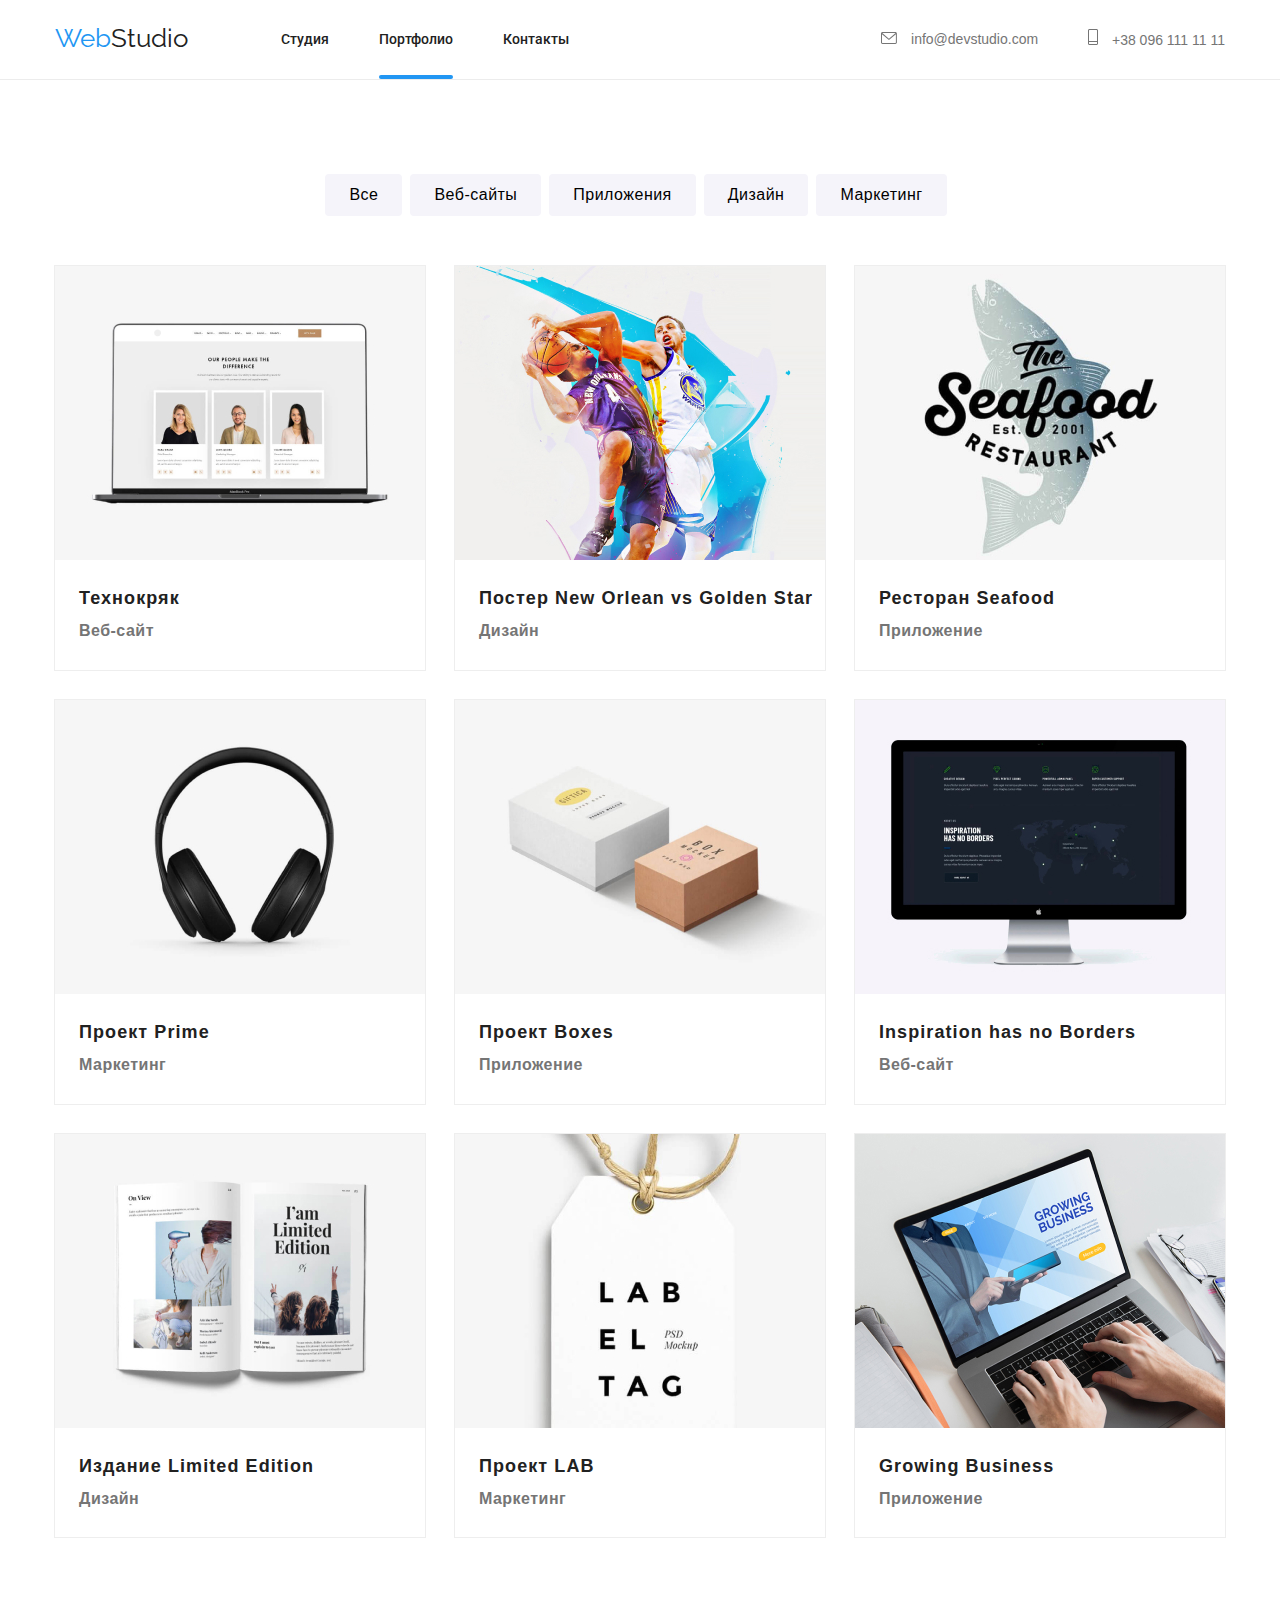
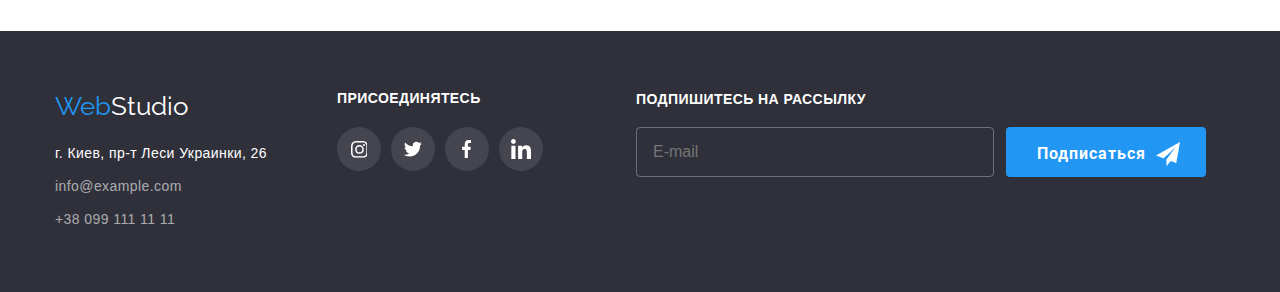
==== portfolio.html @ c56df339 "added scss optimization" ====
<!DOCTYPE html>
<html lang="ru">
  <head>
    <meta charset="UTF-8" />
    <meta descrition="Главная страница">
    <meta http-equiv="X-UA-Compatible" content="IE=edge" />
    <meta name="viewport" content="width=device-width, initial-scale=1.0" />
    <title>Студия</title>
    <link href="https://fonts.googleapis.com/css2?family=Raleway:wght@700&family=Roboto:wght@400;500;700;900&display=swap" rel="stylesheet">
    <link rel="stylesheet" href="https://cdnjs.cloudflare.com/ajax/libs/modern-normalize/1.0.0/modern-normalize.min.css"/>
    <link rel="stylesheet" href="./styles/styles.css" />
    <link rel="stylesheet" href="./css/main.min.css" />
  </head>

  <body>
    <header> 
      <div class="container">
        <div class="header">
      <!-- logo -->
          <div class="logo"> 
            <a class="logo-title" href="./index.html">Web<span class="logo-title studio-span">Studio</span></a>
          </div>

      <!-- main nav -->
          <nav class="nav">
            <ul class="nav-list">
              <li class="nav-item"><a class="nav-link " href="./index.html">Студия</a></li>
              <li class="nav-item"><a class="nav-link current" href="./portfolio.html">Портфолио</a></li>
              <li class="nav-item"><a class="nav-link " href="">Контакты</a></li>
            </ul>
          </nav>

      <!-- contacts -->
          <div class="contact">
            <a class="contact-mail" href="mailto:info@devstudio.com">
              <svg class="envelope">
                <use href="./images/icons.svg#envelope">
                </use>
              </svg>
              info@devstudio.com</a>
            <a class="contact-tel" href="tel:+380961111111">
              <svg class="cell">
                <use href="./images/icons.svg#cell">
                </use>
              </svg>
              +38 096 111 11 11</a>
          </div>
          
        </div>
      </div>
    </header>

 <!-- Filter -->
      <main>
        <section class="portfolio">
          <div class="container">
              <ul class="filter-items">
                  <li class="filter-item"><button class="filter-button all" type="button">Все</button></li>
                  <li class="filter-item"><button class="filter-button" type="button">Веб-сайты</button></li>
                  <li class="filter-item"><button class="filter-button" type="button">Приложения</button></li>
                  <li class="filter-item"><button class="filter-button" type="button">Дизайн</button></li>
                  <li class="filter-item"><button class="filter-button" type="button">Маркетинг</button></li>
              </ul>
    
         

<!-- Portfolio -->
      
            <ul class="portfolio-items">
                <li class="portfolio-item">

                  <div class="overlay-wrapper">
                    <div class="overlay">
                      <p class="tecknocrack">Тенокряк это современная площадка распространения коронавируса. Компании используют эту платформу для цифрового шпионажа и атак на защищенные сервера конкурентов.</p>
                    </div>
                  </div>
                    <img class="port-image" src="./images/port1.jpg" alt="Технокряк">
                    <h3 class="portfolio-title">Технокряк</h>
                    <p class="portfolio-description">Веб-сайт</p>
                </li>


                <li class="portfolio-item">
                  <div class="overlay-wrapper">
                    <div class="overlay">
                      <p class="tecknocrack">Тенокряк это современная площадка распространения коронавируса. Компании используют эту платформу для цифрового шпионажа и атак на защищенные сервера конкурентов.</p>
                    </div>
                  </div>
                  <img class="port-image" src="./images/port2.jpg" alt="Постер New Orlean vs Golden Star" width="370">
                    <div class="port-descr">
                    <h3 class="portfolio-title">Постер New Orlean vs Golden Star</h>
                    <p class="portfolio-description">Дизайн</p>
                  </div>
                </li>

                <li class="portfolio-item">

                  <div class="overlay-wrapper">
                    <div class="overlay">
                      <p class="tecknocrack">Тенокряк это современная площадка распространения коронавируса. Компании используют эту платформу для цифрового шпионажа и атак на защищенные сервера конкурентов.</p>
                    </div>
                  </div>

                  <img class="port-image" src="./images/port3.jpg" alt="Ресторан Seafood" width="370">
                    <h3 class="portfolio-title">Ресторан Seafood</h>
                    <p class="portfolio-description">Приложение</p>
                </li>

                <li class="portfolio-item">

                  <div class="overlay-wrapper">
                    <div class="overlay">
                      <p class="tecknocrack">Тенокряк это современная площадка распространения коронавируса. Компании используют эту платформу для цифрового шпионажа и атак на защищенные сервера конкурентов.</p>
                    </div>
                  </div>

                  <img class="port-image" src="./images/port4.jpg" alt="Проект Prime" width="370">
                    <h3 class="portfolio-title">Проект Prime</h>
                    <p class="portfolio-description">Маркетинг</p>
                </li>

                <li class="portfolio-item"> 

                  <div class="overlay-wrapper">
                    <div class="overlay">
                      <p class="tecknocrack">Тенокряк это современная площадка распространения коронавируса. Компании используют эту платформу для цифрового шпионажа и атак на защищенные сервера конкурентов.</p>
                    </div>
                  </div>

                  <img class="port-image" src="./images/port5.jpg" alt="Проект Boxes" width="370">
                    <h3 class="portfolio-title">Проект Boxes</h>
                    <p class="portfolio-description">Приложение</p>
                </li>

                <li class="portfolio-item">

                  <div class="overlay-wrapper">
                    <div class="overlay">
                      <p class="tecknocrack">Тенокряк это современная площадка распространения коронавируса. Компании используют эту платформу для цифрового шпионажа и атак на защищенные сервера конкурентов.</p>
                    </div>
                  </div>

                  <img class="port-image" src="./images/port6.jpg" alt="Inspiration has no Borders" width="370">
                    <h3 class="portfolio-title">Inspiration has no Borders</h>
                    <p class="portfolio-description">Веб-сайт</p>
                </li>

                <li class="portfolio-item">

                  <div class="overlay-wrapper">
                    <div class="overlay">
                      <p class="tecknocrack">Тенокряк это современная площадка распространения коронавируса. Компании используют эту платформу для цифрового шпионажа и атак на защищенные сервера конкурентов.</p>
                    </div>
                  </div>

                  <img class="port-image" src="./images/port7.jpg" alt="Издание Limited Edition" width="370">
                    <h3 class="portfolio-title">Издание Limited Edition</h>
                    <p class="portfolio-description">Дизайн</p>
                </li>

                <li class="portfolio-item">

                  <div class="overlay-wrapper">
                    <div class="overlay">
                      <p class="tecknocrack">Тенокряк это современная площадка распространения коронавируса. Компании используют эту платформу для цифрового шпионажа и атак на защищенные сервера конкурентов.</p>
                    </div>
                  </div>

                  <img class="port-image" src="./images/port8.jpg" alt="роект LAB" width="370">
                    <h3 class="portfolio-title">Проект LAB</h>
                    <p class="portfolio-description">Маркетинг</p>
                </li>

                <li class="portfolio-item">

                  <div class="overlay-wrapper">
                    <div class="overlay">
                      <p class="tecknocrack">Тенокряк это современная площадка распространения коронавируса. Компании используют эту платформу для цифрового шпионажа и атак на защищенные сервера конкурентов.</p>
                    </div>
                  </div>

                  <img class="port-image" src="./images/port9.jpg" alt="Growing Business" width="370">
                    <h3 class="portfolio-title">Growing Business</h>
                    <p class="portfolio-description">Приложение</p>
                </li>
            </ul>
        </div>
      </section>


    </main>
    <footer>
      <div class="container footer">
            <address class="f-address">
              <div class="f-address-info">
              <a class="footer-logo-title" href="./">Web<span class="footer-logo-span">Studio</span></a>
              <p class="footer-address">г. Киев, пр-т Леси Украинки, 26</p>
              <a class="footer-mail" href="mailto:info@example.com">info@example.com</a>
              <a class="footer-tel" href="tel:+380991111111">+38 099 111 11 11</a>
            </div>
            </address>
            <div class="join-us">
              <h3 class="joinusheader">ПРИСОЕДИНЯТЕСЬ</h3>
              <ul class="footer-sm-list">
                <li class="footer-sm-item">
                  <a href="" class="footer-sm-link">
                    <svg class="footer-sm-svg instagram">
                      <use href="./images/icons.svg#instagram"></use>
                    </svg>
                  </a>
                </li>
                <li class="footer-sm-item">
                  <a href="" class="footer-sm-link">
                    <svg class="footer-sm-svg twitter">
                      <use href="./images/icons.svg#twitter"></use>
                    </svg>
                  </a>
                </li>
                <li class="footer-sm-item">
                  <a href="" class="footer-sm-link">
                    <svg class="footer-sm-svg facebook">
                      <use href="./images/icons.svg#facebook"></use>
                    </svg>
                  </a>
                </li>
                <li class="footer-sm-item">
                  <a href="" class="footer-sm-link">
                    <svg class="footer-sm-svg linkedin">
                      <use href="./images/icons.svg#linkedin"></use>
                    </svg>
                  </a>
                </li>
              </ul> 
            </div>

            <form class="subscription-form">
                <p class="subscription-title">ПОДПИШИТЕСЬ НА РАССЫЛКУ</p>
                
                <div class="input-wrapper">
                  <input type="text" name="email" id="subscription-email" class="subscription-email" placeholder="E-mail" required>
                  <button type="submit" class="subscription-button"><span class="button-title">Подписаться</span>
                    <!--<svg>
                      <use href="./images/icons.svg#instagram" width="24px" height="24px"></use>

                    </svg> -->
                  </button>
                </div>
              </form>


      </div>
    </footer>
  </body>
</html>
---- styles/styles.css ----
/* ADVANTAGES SECTION */



/* WWD SECTION */


/* TEAM SECTION */


/* CLIENTS SECTION */



/* PORTFOLIO FILTER SECTION */


/* PORTFOLIO SECTION */



/* FOOTER */



/* SUBSCRIPTION SECTION */


/* _________________________________________ */



/* .navbar {
  width: 200px;
  background-color: #fff;
}

.navbar-item {
  background-color: #fff;
  transition: background-color 250ms cubic-bezier(0.4, 0, 0.2, 1);
  
}


.navbar-item:hover {
  color: #2a2a2a;
  background-color: teal;
} */
---- css/main.min.css ----
body{font-family:"Open Sans", sans-serif}.list{list-style:none}.link{text-decoration:none}p,h1,h2,h3,h4,h5,h6{margin:0}ul{margin:0;padding:0}button{cursor:pointer}img{display:block}:root{--base-font: Roboto, sans-serif;--base-font-color: #757575;--second-font-color: #2196f3;--title-font-color: #212121}.visually-hidden{position:absolute;white-space:nowrap;width:1px;height:1px;overflow:hidden;border:0;padding:0;clip:rect(0 0 0 0);clip-path:inset(50%);margin:-1px}header{border-bottom:1px solid #ececec}.header{display:flex;padding-top:24px;padding-bottom:25px}.logo{margin-right:93px}.logo,.nav,.contact{align-items:center}.logo-title{color:var(--second-font-color);text-decoration:none;font-weight:400;font-size:26px;line-height:1.15;cursor:pointer;font-family:Raleway}.logo-title.studio-span{color:var(--title-font-color)}.nav{display:flex}.nav-list{list-style-type:none;list-style-type:none;display:flex}.nav-item:not(:last-child){margin-right:50px}.contact{display:flex;margin-left:auto}.nav-link{text-decoration:none;color:var(--title-font-color);font-family:var(--base-font);font-weight:500;font-size:14px;line-height:1.17;transition:color 250ms cubic-bezier(0.4, 0, 0.2, 1)}.nav-link:hover,.nav-link:active,.nav-link:focus{color:var(--second-font-color)}.nav-link{position:relative}.current::after{content:'';width:100%;height:4px;border-radius:3px;position:absolute;background-color:var(--second-font-color);left:0;bottom:-32px}.contact-mail,.contact-tel{color:var(--base-font-color);text-decoration:none;font-size:14px;line-height:1.17;font-weight:500;transition:color 250ms cubic-bezier(0.4, 0, 0.2, 1)}.envelope{fill:var(--base-font-color);width:16px;height:12px;margin-right:10px;padding:0;align-items:baseline;transition:fill 250ms cubic-bezier(0.4, 0, 0.2, 1)}.contact-mail:hover .envelope,.contact-mail:active .envelope,.contact-mail:focus .envelope{fill:var(--second-font-color)}.cell{fill:var(--base-font-color);width:10px;height:16px;margin-right:10px;padding:0;align-items:baseline;transition:fill 250ms cubic-bezier(0.4, 0, 0.2, 1)}.contact-tel:hover .cell,.contact-tel:active .cell,.contact-tel:focus .cell{fill:currentColor}.contact-tel{margin-left:50px}.contact-mail:hover,.contact-mail:focus,.contact-tel:hover,.contact-tel:focus{color:var(--second-font-color)}.hero{background-image:linear-gradient(rgba(47,48,58,0.4), rgba(47,48,58,0.4)),url(../images/hero.jpg);background-color:rgba(47,48,58,0.4);background-repeat:no-repeat;background-size:1600px;background-position:center;height:600px;padding-top:200px;padding-bottom:200px}.hero-header{display:flex;justify-content:center;align-items:center;flex-direction:column}.hero-title{font-size:44px;font-weight:900;line-height:1.36;text-transform:uppercase;text-align:center;letter-spacing:0.06em;color:#ffffff}.button{background-color:var(--second-font-color);font-family:var(--base-font);font-weight:700;font-size:16px;line-height:1.87;letter-spacing:0.06em;color:#ffffff;border-radius:4px;margin-top:30px;padding:10px 30px;transition:background-color 250ms cubic-bezier(0.4, 0, 0.2, 1),box-shadow 250ms cubic-bezier(0.4, 0, 0.2, 1);border-color:transparent}.button:hover,.button:focus{background-color:#188CE8;box-shadow:0px 4px 4px rgba(0,0,0,0.15);border-radius:4px}.advant-svg{display:flex;justify-content:center;align-items:center;width:270px;height:120px;margin-bottom:30px;background-color:#F5F4FA}.radar{width:65.32px;height:70px;justify-content:center}.advant-svg .clock{width:66.96px;height:70px;justify-content:center}.advant-svg .laptop{width:70px;height:53.69px;display:flex;justify-content:center}.advant-svg .astronaut{width:70px;height:70px;display:flex;justify-content:center}.advantages{padding-top:94px;display:flex;justify-content:center}.advant{list-style-type:none;display:flex;flex-wrap:wrap}.advant>.advant-item{font-family:var(--base-font);margin-left:30px;flex-basis:calc(100% / 4 - 30px)}.advant-item:first-child{margin-left:0px}.advant-item-title{font-family:var(--base-font);font-weight:700;font-size:14px;line-height:1.14;letter-spacing:0.03em;text-transform:uppercase;color:#212121;margin-bottom:10px}.advant-item-description{font-size:14px;line-height:1.71;letter-spacing:0.03em;color:var(--base-font-color)}.wwd{padding-bottom:94px;padding-top:94px}.wwd-title{font-weight:700;font-size:36px;line-height:1.17;letter-spacing:0.03em;display:flex;justify-content:center;margin-bottom:50px}.wwd-list{display:flex}.wwd-item{list-style-type:none}.wwd-item:not(:first-child){margin-left:30px}.wwd-text{position:relative}.wwd-text-p{display:flex;justify-content:center;align-items:center;height:70px;width:100%;position:absolute;bottom:5px;font-weight:bold;font-size:14px;line-height:1.14;text-align:center;letter-spacing:0.03em;text-transform:uppercase;color:#FFFFFF;background-color:rgba(47,48,58,0.8)}.team-section{padding:94px 0;background-color:#f5f4fa}.team-title{font-weight:700;font-size:36px;line-height:1.17;letter-spacing:0.03em}.team-list{display:flex;justify-content:center;align-items:center}.team-item{list-style-type:none;box-shadow:0px 1px 3px rgba(0,0,0,0.12),0px 1px 1px rgba(0,0,0,0.14),0px 2px 1px rgba(0,0,0,0.2);border-radius:0px 0px 4px 4px;background-color:#fff}.team-item:not(:first-child){margin-left:30px}.team-title{margin-bottom:50px;text-align:center}.team-member-info{display:flex;justify-content:center;margin-top:30px;padding-bottom:30px;flex-direction:column}.team-name{color:var(--title-font-color);font-weight:500;font-size:16px;line-height:1.18;letter-spacing:0.03em;margin-bottom:10px;text-align:center}.team-position{font-size:16px;line-height:1.18;letter-spacing:0.03em;color:var(--base-font-color);text-align:center}.sm-list{display:flex;flex-direction:row;list-style-type:none;margin-top:16px;margin-right:auto;margin-left:auto}.sm-item{display:flex;flex-direction:row}.sm-link{display:flex;justify-content:center;align-items:center;width:44px;height:44px;border-radius:50%;padding:0;transition:background-color 250ms cubic-bezier(0.4, 0, 0.2, 1)}.sm-link:hover,.sm-link:active,.sm-link:focus{background-color:var(--second-font-color)}.sm-svg{fill:#AFB1B8;display:flex;justify-content:center;align-items:center;transition:fill 250ms cubic-bezier(0.4, 0, 0.2, 1)}.sm-item:not(:last-child){margin-right:10px}.sm-link:hover .sm-svg,.sm-link:active .sm-svg,.sm-link:focus .sm-svg{fill:white}.sm-item .instagram{width:16.86px;height:16.86px}.sm-item .twitter{width:20px;height:16.25px}.sm-item .facebook{width:10px;height:20px}.sm-item .linkedin{width:20px;height:20px}.clients-section{padding-top:94px;padding-bottom:94px}.clients-title{font-family:var(--base-font);font-weight:bold;font-size:36px;line-height:1.16;text-align:center;letter-spacing:0.03em}.clients-list-wrap{display:flex;margin-top:50px}.clients-list{list-style-type:none;display:flex}.clients-box{display:flex;justify-content:center;align-items:center;width:170px;height:92px;border:1px solid #AFB1B8;border-radius:4px;color:var(--second-font-color);transition:border 250ms cubic-bezier(0.4, 0, 0.2, 1)}.clients-item:not(:last-child){margin-right:30px}.clients-icon{display:flex;justify-content:center;align-items:center;fill:#AFB1B8;width:106px;height:60px;transition:fill 250ms cubic-bezier(0.4, 0, 0.2, 1)}.clients-box:hover .clients-icon,.clients-box:active .clients-icon,.clients-box:focus .clients-icon{fill:var(--second-font-color)}.clients-box:hover,.clients-box:active,.clients-box:focus{border:1px solid var(--second-font-color)}footer{background-color:#2f303a;padding-top:60px;padding-bottom:60px}.footer{display:flex}.f-address{display:flex}.footer-logo-title{text-decoration:none;font-style:normal;display:block;margin-bottom:20px;font-family:Raleway;font-size:26px;line-height:1.19;color:var(--second-font-color)}.footer-logo-span{color:white;font-style:none}.footer-address{font-size:14px;line-height:1.71;letter-spacing:0.03em;color:#ffffff;font-style:normal;margin-bottom:9px}.footer-address,.footer-mail,.footer-tel{text-decoration:none}.footer-mail,.footer-tel{font-size:14px;line-height:1.71;letter-spacing:0.03em;color:rgba(255,255,255,0.6);font-style:normal;display:block}.footer-mail{margin-bottom:9px}.join-us{display:flex;margin-left:70px;flex-direction:column;margin-right:93px}.joinusheader{text-transform:uppercase;font-weight:bold;font-size:14px;line-height:1.14;letter-spacing:0.03em;color:#FFFFFF}.footer-sm-list{display:flex;flex-direction:row;list-style-type:none;margin-top:20px}.footer-sm-link{display:flex;justify-content:center;align-items:center;width:44px;height:44px;border-radius:50%;background-color:#45454f;padding:0;transition:background-color 250ms cubic-bezier(0.4, 0, 0.2, 1)}.footer-sm-link:hover,.footer-sm-link:focus,.footer-sm-link:active{background-color:var(--second-font-color)}.footer-sm-item{display:flex;flex-direction:row}.footer-sm-svg{fill:#fff;display:flex;justify-content:center;align-items:center;transition:background-color 250ms cubic-bezier(0.4, 0, 0.2, 1),fill 250ms cubic-bezier(0.4, 0, 0.2, 1)}.footer-sm-svg:hover,.footer-sm-svg:focus,.footer-sm-svg:active{fill:white;background-color:var(--second-font-color)}.footer-sm-link:not(:last-child){margin-right:10px}.footer-sm-item:not(:last-child){margin-right:10px}.footer-sm-item .instagram{width:16.86px;height:16.86px}.footer-sm-item .twitter{width:20px;height:16.25px}.footer-sm-item .facebook{width:10px;height:20px}.footer-sm-item .linkedin{width:20px;height:20px}.portfolio{display:flex;padding-top:94px;padding-bottom:94px}.portfolio-items{display:flex;flex-wrap:wrap;text-decoration:none;list-style-type:none;cursor:pointer;margin-right:-30px;margin-bottom:-30px}.portfolio-item{flex-basis:calc(100% / 3 - 30px);margin-right:30px;margin-bottom:30px;flex-direction:column;outline:1px solid #eeeeee;box-sizing:border-box;transition:box-shadow 250ms cubic-bezier(0.4, 0, 0.2, 1);overflow:hidden;position:relative}.portfolio-item:hover{box-shadow:0px 1px 1px rgba(0,0,0,0.12),0px 4px 4px rgba(0,0,0,0.06),1px 4px 6px rgba(0,0,0,0.16)}.portfolio-item:hover .tecknocrack{transform:translateY(-100%);opacity:1}.portfolio-item:hover .overlay-wrapper{overflow:hidden}.overlay-wrapper{position:absolute;width:370px;height:294px}.port-image{display:block;width:100%}.overlay{position:absolute;width:370px;height:294px;transform:translateY(100%)}.tecknocrack{position:absolute;width:100%;height:100%;padding:40px;display:flex;justify-content:center;align-items:center;color:white;background-color:rgba(33,150,243,0.6);opacity:0;transition:transform 250ms cubic-bezier(0.4, 0, 0.2, 1)}.portfolio-title{display:flex;flex-direction:column;font-weight:bold;font-size:18px;line-height:2;letter-spacing:0.06em;color:var(--title-font-color);padding-left:24px;margin-top:20px;margin-bottom:4px}.portfolio-description{display:flex;flex-direction:column;font-size:16px;line-height:1.87;letter-spacing:0.03em;color:var(--base-font-color);padding-bottom:20px}.container{width:1200px;margin-left:auto;margin-right:auto;padding-left:15px;padding-right:15px}.filter{padding-top:94px}.filter-items{justify-content:center;align-items:center;display:flex;text-decoration:none;list-style-type:none;cursor:pointer;margin-left:-8px;margin-bottom:50px}.filter-button{font-weight:500;font-size:16px;line-height:1.62;text-align:center;letter-spacing:0.03em;background:#f5f4fa;border-radius:4px;border-color:transparent;padding:6px 22px;transition:color 250ms cubic-bezier(0.4, 0, 0.2, 1),background-color 250ms cubic-bezier(0.4, 0, 0.2, 1),box-shadow 250ms cubic-bezier(0.4, 0, 0.2, 1)}.filter-item{display:flex}.filter-item:not(:last-child){margin-right:8px}.filter-button:active{cursor:pointer;color:#fff;background-color:var(--second-font-color);box-shadow:0px 3px 1px rgba(0,0,0,0.1),0px 1px 2px rgba(0,0,0,0.08),0px 2px 2px rgba(0,0,0,0.12);border-radius:4px}.input-wrapper{width:570px;display:flex;align-items:center}.subscription-title{font-weight:bold;font-size:14px;line-height:16px;letter-spacing:0.03em;text-transform:uppercase;color:#FFFFFF;margin-bottom:20px;display:block}.subscription-email{width:358px;height:50px;padding:15px 16px;margin-right:12px;background-color:transparent;border:1px solid rgba(255,255,255,0.3);box-sizing:border-box;filter:drop-shadow(0px4px4pxrgba 0,0,0,0.15);border-radius:4px;transition:border-color 250ms cubic-bezier(0.4, 0, 0.2, 1)}.subscription-email:hover{border-color:var(--second-font-color);color:#fff}.subscription-email:focus::placeholder{opacity:0}.subscription-email::placeholder{color:var(--base-font-color);transition:color 250ms cubic-bezier(0.4, 0, 0.2, 1)}.subscription-email:hover::placeholder{color:var(--second-font-color)}.subscription-button{width:200px;height:50px;background-color:var(--second-font-color);font-family:var(--base-font);font-weight:700;font-size:16px;line-height:1.87;letter-spacing:0.06em;color:#ffffff;border-radius:4px;transition:background-color 250ms cubic-bezier(0.4, 0, 0.2, 1),box-shadow 250ms cubic-bezier(0.4, 0, 0.2, 1);position:relative;border-color:transparent}.subscription-button:hover,.subscription-button:focus,.subscription-button:active{background-color:#188CE8;outline:none}.subscription-button:after{content:"";width:24px;height:24px;background-image:url(../images/send.png);position:absolute;top:13px;left:148px;display:inline-block;border-color:transparent}.button-title{font-weight:bold;font-size:16px;line-height:1.87;display:flex;position:absolute;top:10px;left:29px;letter-spacing:0.06em;color:#FFFFFF}.backdrop{position:fixed;top:0;left:0;width:100vw;height:100vh;background-color:rgba(135,126,131,0.8);display:flex;transform:scale(1);transition:transform 700ms, visibility 700ms}.backdrop.is-hidden{transform:scale(0.5)}.backdrop.is-hidden .modal{transform:translate(-50%, -50%) scale(0.5)}.modal{width:528px;min-height:581px;position:absolute;top:50%;left:50%;transform:translate(-50%, -50%) scale(1);border-radius:5px;box-shadow:0px 1px 3px rgba(0,0,0,0.12),0px 1px 1px rgba(0,0,0,0.14),0px 2px 1px rgba(0,0,0,0.2);background-color:#fff;transition:transform 250ms cubic-bezier(0.4, 0, 0.2, 1)}.modal-close{width:30px;height:30px;position:absolute;top:8px;right:8px;border:1px solid #999;border-radius:50%;background-color:transparent;transition:border-color 250ms cubic-bezier(0.4, 0, 0.2, 1)}.modal-close:active{border-color:var(--second-font-color)}.modal-close__icon{fill:var(--base-font-color);width:11px;height:11px;transition:fill 250ms cubic-bezier(0.4, 0, 0.2, 1)}.modal-close:active .modal-close__icon{fill:var(--second-font-color)}.is-hidden{opacity:0;pointer-events:none;visibility:hidden}.form{padding:40px}.form-title{font-weight:bold;font-size:20px;line-height:1.095;text-align:center;letter-spacing:0.03em;color:#212121;margin-bottom:30px}.form-field{position:relative;margin-bottom:10px;overflow:hidden}.form-icon{position:absolute;top:55%;left:15px;fill:inherit;transition:fill 250ms cubic-bezier(0.4, 0, 0.2, 1)}.form-field:hover .form-input{border-color:var(--second-font-color)}.form-field:focus-within .form-icon,.form-field:hover .form-icon{fill:var(--second-font-color)}.form-field:focus-within .form-input{border-color:var(--second-font-color)}.form-label{display:block;font-size:12px;line-height:1.16;letter-spacing:0.01em;color:#757575;margin-bottom:4px}.form-input{width:448px;height:40px;padding:10px 42px;font:inherit;border-radius:3px;border:1px solid rgba(33,33,33,0.2);overflow:hidden;cursor:pointer;transition:border-color 250ms cubic-bezier(0.4, 0, 0.2, 1)}textarea{width:100%;height:120px;padding:14px;resize:none;border:1px solid rgba(33,33,33,0.2);border-radius:4px;transition:border-color 250ms cubic-bezier(0.4, 0, 0.2, 1)}textarea:hover,textarea:focus,textarea:active{border-color:var(--second-font-color)}textarea:hover::placeholder{color:var(--second-font-color)}textarea::placeholder{font-size:12px;line-height:1.16;letter-spacing:0.01em;color:rgba(117,117,117,0.5);transition:color 250ms cubic-bezier(0.4, 0, 0.2, 1)}#checkbox{width:16px;height:15px;outline:#212121}.label{display:inline-block;position:relative;display:flex;justify-content:center;align-items:baseline}.icon{display:inline-block;border:2px solid #2a2a2a;border-radius:2px;margin-right:7px;width:16px;height:15px}.checkbox{-webkit-appearance:none;-moz-appearance:none;appearance:none;position:absolute;padding:4px 3px}.checkbox:checked+.icon{background-image:url(../images/icon-ck.png);fill:rgba(255,255,255,0.3);background-size:contain;background-origin:border-box;background-size:contain;outline:none;border-color:transparent}.licence-agreed{font-size:14px;line-height:1.71;letter-spacing:0.03em;color:#757575}.terms-of-usage{color:var(--second-font-color)}.submit-button{display:flex;justify-content:center;align-items:center}.button-submit{background-color:var(--second-font-color);font-family:var(--base-font);font-weight:700;font-size:16px;line-height:1.87;letter-spacing:0.06em;color:#ffffff;border-radius:4px;transition:background-color 250ms cubic-bezier(0.4, 0, 0.2, 1);box-shadow:0px 4px 4px rgba(0,0,0,0.15);margin-top:30px;border-color:transparent;padding:10px 56px}.button-submit:hover,.button-submit:focus,.button-submit:active{background-color:#188CE8}
/*# sourceMappingURL=main.min.css.map */
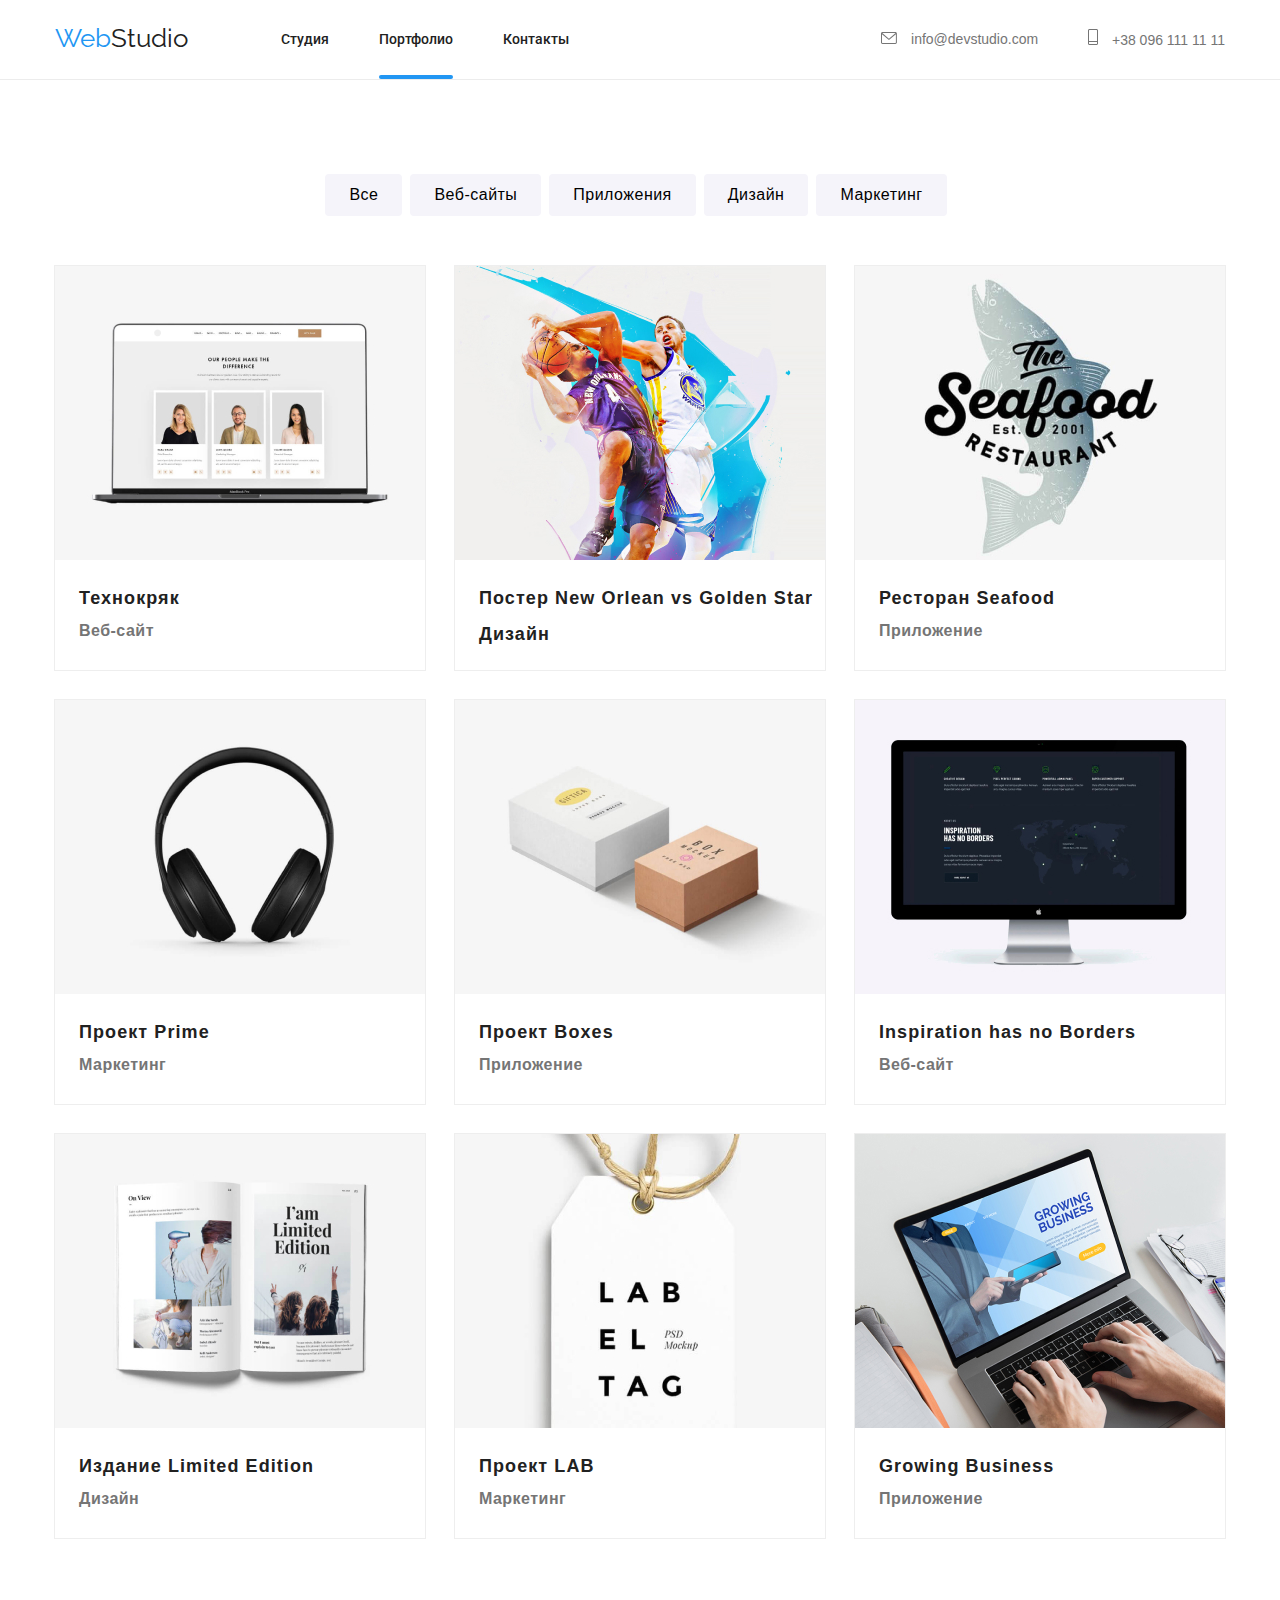
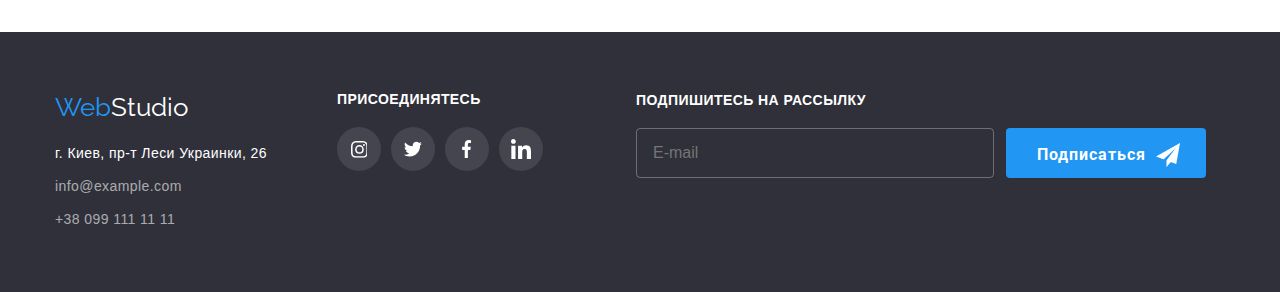
==== commit b8c22c8a: "header hero advantages portfolio BEM refactored" ====
--- a/portfolio.html
+++ b/portfolio.html
@@ -17,171 +17,167 @@
       <div class="container">
         <div class="header">
       <!-- logo -->
-          <div class="logo"> 
-            <a class="logo-title" href="./index.html">Web<span class="logo-title studio-span">Studio</span></a>
-          </div>
+        <div class="logo"> 
+          <a class="logo__title" href="./index.html">Web<span class="logo__title--design">Studio</span></a>
+        </div>
 
       <!-- main nav -->
-          <nav class="nav">
-            <ul class="nav-list">
-              <li class="nav-item"><a class="nav-link " href="./index.html">Студия</a></li>
-              <li class="nav-item"><a class="nav-link current" href="./portfolio.html">Портфолио</a></li>
-              <li class="nav-item"><a class="nav-link " href="">Контакты</a></li>
-            </ul>
-          </nav>
-
-      <!-- contacts -->
-          <div class="contact">
-            <a class="contact-mail" href="mailto:info@devstudio.com">
-              <svg class="envelope">
-                <use href="./images/icons.svg#envelope">
-                </use>
-              </svg>
-              info@devstudio.com</a>
-            <a class="contact-tel" href="tel:+380961111111">
-              <svg class="cell">
-                <use href="./images/icons.svg#cell">
-                </use>
-              </svg>
-              +38 096 111 11 11</a>
-          </div>
-          
-        </div>
+      <nav class="nav">
+        <ul class="nav__list">
+          <li class="nav__item"><a class="nav__link " href="./index.html">Студия</a></li>
+          <li class="nav__item"><a class="nav__link current" href="./portfolio.html">Портфолио</a></li>
+          <li class="nav__item"><a class="nav__link " href="">Контакты</a></li>
+        </ul>
+      </nav>
+
+     <!-- contacts -->
+      <div class="contact">
+        <a class="contact__mail" href="mailto:info@devstudio.com">
+          <svg class="contact__mail--envelope">
+            <use href="./images/icons.svg#envelope">
+            </use>
+          </svg>
+          info@devstudio.com</a>
+        <a class="contact__tel" href="tel:+380961111111">
+          <svg class="contact__tel--cell">
+            <use href="./images/icons.svg#cell">
+            </use>
+          </svg>
+          +38 096 111 11 11</a>
       </div>
-    </header>
+    </div>
+  </div>
+</header>
 
  <!-- Filter -->
       <main>
-        <section class="portfolio">
+        <section class="portfolio-section">
           <div class="container">
-              <ul class="filter-items">
-                  <li class="filter-item"><button class="filter-button all" type="button">Все</button></li>
-                  <li class="filter-item"><button class="filter-button" type="button">Веб-сайты</button></li>
-                  <li class="filter-item"><button class="filter-button" type="button">Приложения</button></li>
-                  <li class="filter-item"><button class="filter-button" type="button">Дизайн</button></li>
-                  <li class="filter-item"><button class="filter-button" type="button">Маркетинг</button></li>
+              <ul class="filter">
+                  <li class="filter__item"><button class="filter__button" type="button">Все</button></li>
+                  <li class="filter__item"><button class="filter__button" type="button">Веб-сайты</button></li>
+                  <li class="filter__item"><button class="filter__button" type="button">Приложения</button></li>
+                  <li class="filter__item"><button class="filter__button" type="button">Дизайн</button></li>
+                  <li class="filter__item"><button class="filter__button" type="button">Маркетинг</button></li>
               </ul>
     
          
 
 <!-- Portfolio -->
       
-            <ul class="portfolio-items">
-                <li class="portfolio-item">
-
-                  <div class="overlay-wrapper">
-                    <div class="overlay">
-                      <p class="tecknocrack">Тенокряк это современная площадка распространения коронавируса. Компании используют эту платформу для цифрового шпионажа и атак на защищенные сервера конкурентов.</p>
-                    </div>
-                  </div>
-                    <img class="port-image" src="./images/port1.jpg" alt="Технокряк">
-                    <h3 class="portfolio-title">Технокряк</h>
-                    <p class="portfolio-description">Веб-сайт</p>
-                </li>
-
-
-                <li class="portfolio-item">
-                  <div class="overlay-wrapper">
-                    <div class="overlay">
-                      <p class="tecknocrack">Тенокряк это современная площадка распространения коронавируса. Компании используют эту платформу для цифрового шпионажа и атак на защищенные сервера конкурентов.</p>
-                    </div>
-                  </div>
-                  <img class="port-image" src="./images/port2.jpg" alt="Постер New Orlean vs Golden Star" width="370">
-                    <div class="port-descr">
-                    <h3 class="portfolio-title">Постер New Orlean vs Golden Star</h>
+            <ul class="portfolio">
+                <li class="portfolio__item">
+
+                  <div class="overlay-wrapper">
+                    <div class="overlay">
+                      <p class="overlay__text">Тенокряк это современная площадка распространения коронавируса. Компании используют эту платформу для цифрового шпионажа и атак на защищенные сервера конкурентов.</p>
+                    </div>
+                  </div>
+                    <img class="portfolio__image" src="./images/port1.jpg" alt="Технокряк">
+                    <h3 class="portfolio__title">Технокряк</h>
+                    <p class="portfolio__description">Веб-сайт</p>
+                </li>
+
+                <li class="portfolio__item">
+                  <div class="overlay-wrapper">
+                    <div class="overlay">
+                      <p class="overlay__text">Тенокряк это современная площадка распространения коронавируса. Компании используют эту платформу для цифрового шпионажа и атак на защищенные сервера конкурентов.</p>
+                    </div>
+                  </div>
+                  <img class="portfolio__image" src="./images/port2.jpg" alt="Постер New Orlean vs Golden Star" width="370">
+                    <h3 class="portfolio__title">Постер New Orlean vs Golden Star</h>
                     <p class="portfolio-description">Дизайн</p>
-                  </div>
-                </li>
-
-                <li class="portfolio-item">
-
-                  <div class="overlay-wrapper">
-                    <div class="overlay">
-                      <p class="tecknocrack">Тенокряк это современная площадка распространения коронавируса. Компании используют эту платформу для цифрового шпионажа и атак на защищенные сервера конкурентов.</p>
-                    </div>
-                  </div>
-
-                  <img class="port-image" src="./images/port3.jpg" alt="Ресторан Seafood" width="370">
-                    <h3 class="portfolio-title">Ресторан Seafood</h>
-                    <p class="portfolio-description">Приложение</p>
-                </li>
-
-                <li class="portfolio-item">
-
-                  <div class="overlay-wrapper">
-                    <div class="overlay">
-                      <p class="tecknocrack">Тенокряк это современная площадка распространения коронавируса. Компании используют эту платформу для цифрового шпионажа и атак на защищенные сервера конкурентов.</p>
-                    </div>
-                  </div>
-
-                  <img class="port-image" src="./images/port4.jpg" alt="Проект Prime" width="370">
-                    <h3 class="portfolio-title">Проект Prime</h>
-                    <p class="portfolio-description">Маркетинг</p>
-                </li>
-
-                <li class="portfolio-item"> 
-
-                  <div class="overlay-wrapper">
-                    <div class="overlay">
-                      <p class="tecknocrack">Тенокряк это современная площадка распространения коронавируса. Компании используют эту платформу для цифрового шпионажа и атак на защищенные сервера конкурентов.</p>
-                    </div>
-                  </div>
-
-                  <img class="port-image" src="./images/port5.jpg" alt="Проект Boxes" width="370">
-                    <h3 class="portfolio-title">Проект Boxes</h>
-                    <p class="portfolio-description">Приложение</p>
-                </li>
-
-                <li class="portfolio-item">
-
-                  <div class="overlay-wrapper">
-                    <div class="overlay">
-                      <p class="tecknocrack">Тенокряк это современная площадка распространения коронавируса. Компании используют эту платформу для цифрового шпионажа и атак на защищенные сервера конкурентов.</p>
-                    </div>
-                  </div>
-
-                  <img class="port-image" src="./images/port6.jpg" alt="Inspiration has no Borders" width="370">
-                    <h3 class="portfolio-title">Inspiration has no Borders</h>
-                    <p class="portfolio-description">Веб-сайт</p>
-                </li>
-
-                <li class="portfolio-item">
-
-                  <div class="overlay-wrapper">
-                    <div class="overlay">
-                      <p class="tecknocrack">Тенокряк это современная площадка распространения коронавируса. Компании используют эту платформу для цифрового шпионажа и атак на защищенные сервера конкурентов.</p>
-                    </div>
-                  </div>
-
-                  <img class="port-image" src="./images/port7.jpg" alt="Издание Limited Edition" width="370">
-                    <h3 class="portfolio-title">Издание Limited Edition</h>
-                    <p class="portfolio-description">Дизайн</p>
-                </li>
-
-                <li class="portfolio-item">
-
-                  <div class="overlay-wrapper">
-                    <div class="overlay">
-                      <p class="tecknocrack">Тенокряк это современная площадка распространения коронавируса. Компании используют эту платформу для цифрового шпионажа и атак на защищенные сервера конкурентов.</p>
-                    </div>
-                  </div>
-
-                  <img class="port-image" src="./images/port8.jpg" alt="роект LAB" width="370">
-                    <h3 class="portfolio-title">Проект LAB</h>
-                    <p class="portfolio-description">Маркетинг</p>
-                </li>
-
-                <li class="portfolio-item">
-
-                  <div class="overlay-wrapper">
-                    <div class="overlay">
-                      <p class="tecknocrack">Тенокряк это современная площадка распространения коронавируса. Компании используют эту платформу для цифрового шпионажа и атак на защищенные сервера конкурентов.</p>
-                    </div>
-                  </div>
-
-                  <img class="port-image" src="./images/port9.jpg" alt="Growing Business" width="370">
-                    <h3 class="portfolio-title">Growing Business</h>
-                    <p class="portfolio-description">Приложение</p>
+                </li>
+
+                <li class="portfolio__item">
+
+                  <div class="overlay-wrapper">
+                    <div class="overlay">
+                      <p class="overlay__text">Тенокряк это современная площадка распространения коронавируса. Компании используют эту платформу для цифрового шпионажа и атак на защищенные сервера конкурентов.</p>
+                    </div>
+                  </div>
+
+                  <img class="portfolio__image" src="./images/port3.jpg" alt="Ресторан Seafood" width="370">
+                    <h3 class="portfolio__title">Ресторан Seafood</h>
+                    <p class="portfolio__description">Приложение</p>
+                </li>
+
+                <li class="portfolio__item">
+
+                  <div class="overlay-wrapper">
+                    <div class="overlay">
+                      <p class="overlay__text">Тенокряк это современная площадка распространения коронавируса. Компании используют эту платформу для цифрового шпионажа и атак на защищенные сервера конкурентов.</p>
+                    </div>
+                  </div>
+
+                  <img class="portfolio__image" src="./images/port4.jpg" alt="Проект Prime" width="370">
+                    <h3 class="portfolio__title">Проект Prime</h>
+                    <p class="portfolio__description">Маркетинг</p>
+                </li>
+
+                <li class="portfolio__item"> 
+
+                  <div class="overlay-wrapper">
+                    <div class="overlay">
+                      <p class="overlay__text">Тенокряк это современная площадка распространения коронавируса. Компании используют эту платформу для цифрового шпионажа и атак на защищенные сервера конкурентов.</p>
+                    </div>
+                  </div>
+
+                  <img class="portfolio__image" src="./images/port5.jpg" alt="Проект Boxes" width="370">
+                    <h3 class="portfolio__title">Проект Boxes</h>
+                    <p class="portfolio__description">Приложение</p>
+                </li>
+
+                <li class="portfolio__item">
+
+                  <div class="overlay-wrapper">
+                    <div class="overlay">
+                      <p class="overlay__text">Тенокряк это современная площадка распространения коронавируса. Компании используют эту платформу для цифрового шпионажа и атак на защищенные сервера конкурентов.</p>
+                    </div>
+                  </div>
+
+                  <img class="portfolio__image" src="./images/port6.jpg" alt="Inspiration has no Borders" width="370">
+                    <h3 class="portfolio__title">Inspiration has no Borders</h>
+                    <p class="portfolio__description">Веб-сайт</p>
+                </li>
+
+                <li class="portfolio__item">
+
+                  <div class="overlay-wrapper">
+                    <div class="overlay">
+                      <p class="overlay__text">Тенокряк это современная площадка распространения коронавируса. Компании используют эту платформу для цифрового шпионажа и атак на защищенные сервера конкурентов.</p>
+                    </div>
+                  </div>
+
+                  <img class="portfolio__image" src="./images/port7.jpg" alt="Издание Limited Edition" width="370">
+                    <h3 class="portfolio__title">Издание Limited Edition</h>
+                    <p class="portfolio__description">Дизайн</p>
+                </li>
+
+                <li class="portfolio__item">
+
+                  <div class="overlay-wrapper">
+                    <div class="overlay">
+                      <p class="overlay__text">Тенокряк это современная площадка распространения коронавируса. Компании используют эту платформу для цифрового шпионажа и атак на защищенные сервера конкурентов.</p>
+                    </div>
+                  </div>
+
+                  <img class="portfolio__image" src="./images/port8.jpg" alt="роект LAB" width="370">
+                    <h3 class="portfolio__title">Проект LAB</h>
+                    <p class="portfolio__description">Маркетинг</p>
+                </li>
+
+                <li class="portfolio__item">
+
+                  <div class="overlay-wrapper">
+                    <div class="overlay">
+                      <p class="overlay__text">Тенокряк это современная площадка распространения коронавируса. Компании используют эту платформу для цифрового шпионажа и атак на защищенные сервера конкурентов.</p>
+                    </div>
+                  </div>
+
+                  <img class="portfolio__image" src="./images/port9.jpg" alt="Growing Business" width="370">
+                    <h3 class="portfolio__title">Growing Business</h>
+                    <p class="portfolio__description">Приложение</p>
                 </li>
             </ul>
         </div>
--- a/css/main.min.css
+++ b/css/main.min.css
@@ -1,2 +1,2 @@
-body{font-family:"Open Sans", sans-serif}.list{list-style:none}.link{text-decoration:none}p,h1,h2,h3,h4,h5,h6{margin:0}ul{margin:0;padding:0}button{cursor:pointer}img{display:block}:root{--base-font: Roboto, sans-serif;--base-font-color: #757575;--second-font-color: #2196f3;--title-font-color: #212121}.visually-hidden{position:absolute;white-space:nowrap;width:1px;height:1px;overflow:hidden;border:0;padding:0;clip:rect(0 0 0 0);clip-path:inset(50%);margin:-1px}header{border-bottom:1px solid #ececec}.header{display:flex;padding-top:24px;padding-bottom:25px}.logo{margin-right:93px}.logo,.nav,.contact{align-items:center}.logo-title{color:var(--second-font-color);text-decoration:none;font-weight:400;font-size:26px;line-height:1.15;cursor:pointer;font-family:Raleway}.logo-title.studio-span{color:var(--title-font-color)}.nav{display:flex}.nav-list{list-style-type:none;list-style-type:none;display:flex}.nav-item:not(:last-child){margin-right:50px}.contact{display:flex;margin-left:auto}.nav-link{text-decoration:none;color:var(--title-font-color);font-family:var(--base-font);font-weight:500;font-size:14px;line-height:1.17;transition:color 250ms cubic-bezier(0.4, 0, 0.2, 1)}.nav-link:hover,.nav-link:active,.nav-link:focus{color:var(--second-font-color)}.nav-link{position:relative}.current::after{content:'';width:100%;height:4px;border-radius:3px;position:absolute;background-color:var(--second-font-color);left:0;bottom:-32px}.contact-mail,.contact-tel{color:var(--base-font-color);text-decoration:none;font-size:14px;line-height:1.17;font-weight:500;transition:color 250ms cubic-bezier(0.4, 0, 0.2, 1)}.envelope{fill:var(--base-font-color);width:16px;height:12px;margin-right:10px;padding:0;align-items:baseline;transition:fill 250ms cubic-bezier(0.4, 0, 0.2, 1)}.contact-mail:hover .envelope,.contact-mail:active .envelope,.contact-mail:focus .envelope{fill:var(--second-font-color)}.cell{fill:var(--base-font-color);width:10px;height:16px;margin-right:10px;padding:0;align-items:baseline;transition:fill 250ms cubic-bezier(0.4, 0, 0.2, 1)}.contact-tel:hover .cell,.contact-tel:active .cell,.contact-tel:focus .cell{fill:currentColor}.contact-tel{margin-left:50px}.contact-mail:hover,.contact-mail:focus,.contact-tel:hover,.contact-tel:focus{color:var(--second-font-color)}.hero{background-image:linear-gradient(rgba(47,48,58,0.4), rgba(47,48,58,0.4)),url(../images/hero.jpg);background-color:rgba(47,48,58,0.4);background-repeat:no-repeat;background-size:1600px;background-position:center;height:600px;padding-top:200px;padding-bottom:200px}.hero-header{display:flex;justify-content:center;align-items:center;flex-direction:column}.hero-title{font-size:44px;font-weight:900;line-height:1.36;text-transform:uppercase;text-align:center;letter-spacing:0.06em;color:#ffffff}.button{background-color:var(--second-font-color);font-family:var(--base-font);font-weight:700;font-size:16px;line-height:1.87;letter-spacing:0.06em;color:#ffffff;border-radius:4px;margin-top:30px;padding:10px 30px;transition:background-color 250ms cubic-bezier(0.4, 0, 0.2, 1),box-shadow 250ms cubic-bezier(0.4, 0, 0.2, 1);border-color:transparent}.button:hover,.button:focus{background-color:#188CE8;box-shadow:0px 4px 4px rgba(0,0,0,0.15);border-radius:4px}.advant-svg{display:flex;justify-content:center;align-items:center;width:270px;height:120px;margin-bottom:30px;background-color:#F5F4FA}.radar{width:65.32px;height:70px;justify-content:center}.advant-svg .clock{width:66.96px;height:70px;justify-content:center}.advant-svg .laptop{width:70px;height:53.69px;display:flex;justify-content:center}.advant-svg .astronaut{width:70px;height:70px;display:flex;justify-content:center}.advantages{padding-top:94px;display:flex;justify-content:center}.advant{list-style-type:none;display:flex;flex-wrap:wrap}.advant>.advant-item{font-family:var(--base-font);margin-left:30px;flex-basis:calc(100% / 4 - 30px)}.advant-item:first-child{margin-left:0px}.advant-item-title{font-family:var(--base-font);font-weight:700;font-size:14px;line-height:1.14;letter-spacing:0.03em;text-transform:uppercase;color:#212121;margin-bottom:10px}.advant-item-description{font-size:14px;line-height:1.71;letter-spacing:0.03em;color:var(--base-font-color)}.wwd{padding-bottom:94px;padding-top:94px}.wwd-title{font-weight:700;font-size:36px;line-height:1.17;letter-spacing:0.03em;display:flex;justify-content:center;margin-bottom:50px}.wwd-list{display:flex}.wwd-item{list-style-type:none}.wwd-item:not(:first-child){margin-left:30px}.wwd-text{position:relative}.wwd-text-p{display:flex;justify-content:center;align-items:center;height:70px;width:100%;position:absolute;bottom:5px;font-weight:bold;font-size:14px;line-height:1.14;text-align:center;letter-spacing:0.03em;text-transform:uppercase;color:#FFFFFF;background-color:rgba(47,48,58,0.8)}.team-section{padding:94px 0;background-color:#f5f4fa}.team-title{font-weight:700;font-size:36px;line-height:1.17;letter-spacing:0.03em}.team-list{display:flex;justify-content:center;align-items:center}.team-item{list-style-type:none;box-shadow:0px 1px 3px rgba(0,0,0,0.12),0px 1px 1px rgba(0,0,0,0.14),0px 2px 1px rgba(0,0,0,0.2);border-radius:0px 0px 4px 4px;background-color:#fff}.team-item:not(:first-child){margin-left:30px}.team-title{margin-bottom:50px;text-align:center}.team-member-info{display:flex;justify-content:center;margin-top:30px;padding-bottom:30px;flex-direction:column}.team-name{color:var(--title-font-color);font-weight:500;font-size:16px;line-height:1.18;letter-spacing:0.03em;margin-bottom:10px;text-align:center}.team-position{font-size:16px;line-height:1.18;letter-spacing:0.03em;color:var(--base-font-color);text-align:center}.sm-list{display:flex;flex-direction:row;list-style-type:none;margin-top:16px;margin-right:auto;margin-left:auto}.sm-item{display:flex;flex-direction:row}.sm-link{display:flex;justify-content:center;align-items:center;width:44px;height:44px;border-radius:50%;padding:0;transition:background-color 250ms cubic-bezier(0.4, 0, 0.2, 1)}.sm-link:hover,.sm-link:active,.sm-link:focus{background-color:var(--second-font-color)}.sm-svg{fill:#AFB1B8;display:flex;justify-content:center;align-items:center;transition:fill 250ms cubic-bezier(0.4, 0, 0.2, 1)}.sm-item:not(:last-child){margin-right:10px}.sm-link:hover .sm-svg,.sm-link:active .sm-svg,.sm-link:focus .sm-svg{fill:white}.sm-item .instagram{width:16.86px;height:16.86px}.sm-item .twitter{width:20px;height:16.25px}.sm-item .facebook{width:10px;height:20px}.sm-item .linkedin{width:20px;height:20px}.clients-section{padding-top:94px;padding-bottom:94px}.clients-title{font-family:var(--base-font);font-weight:bold;font-size:36px;line-height:1.16;text-align:center;letter-spacing:0.03em}.clients-list-wrap{display:flex;margin-top:50px}.clients-list{list-style-type:none;display:flex}.clients-box{display:flex;justify-content:center;align-items:center;width:170px;height:92px;border:1px solid #AFB1B8;border-radius:4px;color:var(--second-font-color);transition:border 250ms cubic-bezier(0.4, 0, 0.2, 1)}.clients-item:not(:last-child){margin-right:30px}.clients-icon{display:flex;justify-content:center;align-items:center;fill:#AFB1B8;width:106px;height:60px;transition:fill 250ms cubic-bezier(0.4, 0, 0.2, 1)}.clients-box:hover .clients-icon,.clients-box:active .clients-icon,.clients-box:focus .clients-icon{fill:var(--second-font-color)}.clients-box:hover,.clients-box:active,.clients-box:focus{border:1px solid var(--second-font-color)}footer{background-color:#2f303a;padding-top:60px;padding-bottom:60px}.footer{display:flex}.f-address{display:flex}.footer-logo-title{text-decoration:none;font-style:normal;display:block;margin-bottom:20px;font-family:Raleway;font-size:26px;line-height:1.19;color:var(--second-font-color)}.footer-logo-span{color:white;font-style:none}.footer-address{font-size:14px;line-height:1.71;letter-spacing:0.03em;color:#ffffff;font-style:normal;margin-bottom:9px}.footer-address,.footer-mail,.footer-tel{text-decoration:none}.footer-mail,.footer-tel{font-size:14px;line-height:1.71;letter-spacing:0.03em;color:rgba(255,255,255,0.6);font-style:normal;display:block}.footer-mail{margin-bottom:9px}.join-us{display:flex;margin-left:70px;flex-direction:column;margin-right:93px}.joinusheader{text-transform:uppercase;font-weight:bold;font-size:14px;line-height:1.14;letter-spacing:0.03em;color:#FFFFFF}.footer-sm-list{display:flex;flex-direction:row;list-style-type:none;margin-top:20px}.footer-sm-link{display:flex;justify-content:center;align-items:center;width:44px;height:44px;border-radius:50%;background-color:#45454f;padding:0;transition:background-color 250ms cubic-bezier(0.4, 0, 0.2, 1)}.footer-sm-link:hover,.footer-sm-link:focus,.footer-sm-link:active{background-color:var(--second-font-color)}.footer-sm-item{display:flex;flex-direction:row}.footer-sm-svg{fill:#fff;display:flex;justify-content:center;align-items:center;transition:background-color 250ms cubic-bezier(0.4, 0, 0.2, 1),fill 250ms cubic-bezier(0.4, 0, 0.2, 1)}.footer-sm-svg:hover,.footer-sm-svg:focus,.footer-sm-svg:active{fill:white;background-color:var(--second-font-color)}.footer-sm-link:not(:last-child){margin-right:10px}.footer-sm-item:not(:last-child){margin-right:10px}.footer-sm-item .instagram{width:16.86px;height:16.86px}.footer-sm-item .twitter{width:20px;height:16.25px}.footer-sm-item .facebook{width:10px;height:20px}.footer-sm-item .linkedin{width:20px;height:20px}.portfolio{display:flex;padding-top:94px;padding-bottom:94px}.portfolio-items{display:flex;flex-wrap:wrap;text-decoration:none;list-style-type:none;cursor:pointer;margin-right:-30px;margin-bottom:-30px}.portfolio-item{flex-basis:calc(100% / 3 - 30px);margin-right:30px;margin-bottom:30px;flex-direction:column;outline:1px solid #eeeeee;box-sizing:border-box;transition:box-shadow 250ms cubic-bezier(0.4, 0, 0.2, 1);overflow:hidden;position:relative}.portfolio-item:hover{box-shadow:0px 1px 1px rgba(0,0,0,0.12),0px 4px 4px rgba(0,0,0,0.06),1px 4px 6px rgba(0,0,0,0.16)}.portfolio-item:hover .tecknocrack{transform:translateY(-100%);opacity:1}.portfolio-item:hover .overlay-wrapper{overflow:hidden}.overlay-wrapper{position:absolute;width:370px;height:294px}.port-image{display:block;width:100%}.overlay{position:absolute;width:370px;height:294px;transform:translateY(100%)}.tecknocrack{position:absolute;width:100%;height:100%;padding:40px;display:flex;justify-content:center;align-items:center;color:white;background-color:rgba(33,150,243,0.6);opacity:0;transition:transform 250ms cubic-bezier(0.4, 0, 0.2, 1)}.portfolio-title{display:flex;flex-direction:column;font-weight:bold;font-size:18px;line-height:2;letter-spacing:0.06em;color:var(--title-font-color);padding-left:24px;margin-top:20px;margin-bottom:4px}.portfolio-description{display:flex;flex-direction:column;font-size:16px;line-height:1.87;letter-spacing:0.03em;color:var(--base-font-color);padding-bottom:20px}.container{width:1200px;margin-left:auto;margin-right:auto;padding-left:15px;padding-right:15px}.filter{padding-top:94px}.filter-items{justify-content:center;align-items:center;display:flex;text-decoration:none;list-style-type:none;cursor:pointer;margin-left:-8px;margin-bottom:50px}.filter-button{font-weight:500;font-size:16px;line-height:1.62;text-align:center;letter-spacing:0.03em;background:#f5f4fa;border-radius:4px;border-color:transparent;padding:6px 22px;transition:color 250ms cubic-bezier(0.4, 0, 0.2, 1),background-color 250ms cubic-bezier(0.4, 0, 0.2, 1),box-shadow 250ms cubic-bezier(0.4, 0, 0.2, 1)}.filter-item{display:flex}.filter-item:not(:last-child){margin-right:8px}.filter-button:active{cursor:pointer;color:#fff;background-color:var(--second-font-color);box-shadow:0px 3px 1px rgba(0,0,0,0.1),0px 1px 2px rgba(0,0,0,0.08),0px 2px 2px rgba(0,0,0,0.12);border-radius:4px}.input-wrapper{width:570px;display:flex;align-items:center}.subscription-title{font-weight:bold;font-size:14px;line-height:16px;letter-spacing:0.03em;text-transform:uppercase;color:#FFFFFF;margin-bottom:20px;display:block}.subscription-email{width:358px;height:50px;padding:15px 16px;margin-right:12px;background-color:transparent;border:1px solid rgba(255,255,255,0.3);box-sizing:border-box;filter:drop-shadow(0px4px4pxrgba 0,0,0,0.15);border-radius:4px;transition:border-color 250ms cubic-bezier(0.4, 0, 0.2, 1)}.subscription-email:hover{border-color:var(--second-font-color);color:#fff}.subscription-email:focus::placeholder{opacity:0}.subscription-email::placeholder{color:var(--base-font-color);transition:color 250ms cubic-bezier(0.4, 0, 0.2, 1)}.subscription-email:hover::placeholder{color:var(--second-font-color)}.subscription-button{width:200px;height:50px;background-color:var(--second-font-color);font-family:var(--base-font);font-weight:700;font-size:16px;line-height:1.87;letter-spacing:0.06em;color:#ffffff;border-radius:4px;transition:background-color 250ms cubic-bezier(0.4, 0, 0.2, 1),box-shadow 250ms cubic-bezier(0.4, 0, 0.2, 1);position:relative;border-color:transparent}.subscription-button:hover,.subscription-button:focus,.subscription-button:active{background-color:#188CE8;outline:none}.subscription-button:after{content:"";width:24px;height:24px;background-image:url(../images/send.png);position:absolute;top:13px;left:148px;display:inline-block;border-color:transparent}.button-title{font-weight:bold;font-size:16px;line-height:1.87;display:flex;position:absolute;top:10px;left:29px;letter-spacing:0.06em;color:#FFFFFF}.backdrop{position:fixed;top:0;left:0;width:100vw;height:100vh;background-color:rgba(135,126,131,0.8);display:flex;transform:scale(1);transition:transform 700ms, visibility 700ms}.backdrop.is-hidden{transform:scale(0.5)}.backdrop.is-hidden .modal{transform:translate(-50%, -50%) scale(0.5)}.modal{width:528px;min-height:581px;position:absolute;top:50%;left:50%;transform:translate(-50%, -50%) scale(1);border-radius:5px;box-shadow:0px 1px 3px rgba(0,0,0,0.12),0px 1px 1px rgba(0,0,0,0.14),0px 2px 1px rgba(0,0,0,0.2);background-color:#fff;transition:transform 250ms cubic-bezier(0.4, 0, 0.2, 1)}.modal-close{width:30px;height:30px;position:absolute;top:8px;right:8px;border:1px solid #999;border-radius:50%;background-color:transparent;transition:border-color 250ms cubic-bezier(0.4, 0, 0.2, 1)}.modal-close:active{border-color:var(--second-font-color)}.modal-close__icon{fill:var(--base-font-color);width:11px;height:11px;transition:fill 250ms cubic-bezier(0.4, 0, 0.2, 1)}.modal-close:active .modal-close__icon{fill:var(--second-font-color)}.is-hidden{opacity:0;pointer-events:none;visibility:hidden}.form{padding:40px}.form-title{font-weight:bold;font-size:20px;line-height:1.095;text-align:center;letter-spacing:0.03em;color:#212121;margin-bottom:30px}.form-field{position:relative;margin-bottom:10px;overflow:hidden}.form-icon{position:absolute;top:55%;left:15px;fill:inherit;transition:fill 250ms cubic-bezier(0.4, 0, 0.2, 1)}.form-field:hover .form-input{border-color:var(--second-font-color)}.form-field:focus-within .form-icon,.form-field:hover .form-icon{fill:var(--second-font-color)}.form-field:focus-within .form-input{border-color:var(--second-font-color)}.form-label{display:block;font-size:12px;line-height:1.16;letter-spacing:0.01em;color:#757575;margin-bottom:4px}.form-input{width:448px;height:40px;padding:10px 42px;font:inherit;border-radius:3px;border:1px solid rgba(33,33,33,0.2);overflow:hidden;cursor:pointer;transition:border-color 250ms cubic-bezier(0.4, 0, 0.2, 1)}textarea{width:100%;height:120px;padding:14px;resize:none;border:1px solid rgba(33,33,33,0.2);border-radius:4px;transition:border-color 250ms cubic-bezier(0.4, 0, 0.2, 1)}textarea:hover,textarea:focus,textarea:active{border-color:var(--second-font-color)}textarea:hover::placeholder{color:var(--second-font-color)}textarea::placeholder{font-size:12px;line-height:1.16;letter-spacing:0.01em;color:rgba(117,117,117,0.5);transition:color 250ms cubic-bezier(0.4, 0, 0.2, 1)}#checkbox{width:16px;height:15px;outline:#212121}.label{display:inline-block;position:relative;display:flex;justify-content:center;align-items:baseline}.icon{display:inline-block;border:2px solid #2a2a2a;border-radius:2px;margin-right:7px;width:16px;height:15px}.checkbox{-webkit-appearance:none;-moz-appearance:none;appearance:none;position:absolute;padding:4px 3px}.checkbox:checked+.icon{background-image:url(../images/icon-ck.png);fill:rgba(255,255,255,0.3);background-size:contain;background-origin:border-box;background-size:contain;outline:none;border-color:transparent}.licence-agreed{font-size:14px;line-height:1.71;letter-spacing:0.03em;color:#757575}.terms-of-usage{color:var(--second-font-color)}.submit-button{display:flex;justify-content:center;align-items:center}.button-submit{background-color:var(--second-font-color);font-family:var(--base-font);font-weight:700;font-size:16px;line-height:1.87;letter-spacing:0.06em;color:#ffffff;border-radius:4px;transition:background-color 250ms cubic-bezier(0.4, 0, 0.2, 1);box-shadow:0px 4px 4px rgba(0,0,0,0.15);margin-top:30px;border-color:transparent;padding:10px 56px}.button-submit:hover,.button-submit:focus,.button-submit:active{background-color:#188CE8}
+body{font-family:"Open Sans", sans-serif}.list{list-style:none}.link{text-decoration:none}p,h1,h2,h3,h4,h5,h6{margin:0}ul{margin:0;padding:0}button{cursor:pointer}img{display:block}:root{--base-font: Roboto, sans-serif;--base-font-color: #757575;--second-font-color: #2196f3;--title-font-color: #212121}.visually-hidden{position:absolute;white-space:nowrap;width:1px;height:1px;overflow:hidden;border:0;padding:0;clip:rect(0 0 0 0);clip-path:inset(50%);margin:-1px}header{border-bottom:1px solid #ececec}.header{display:flex;padding-top:24px;padding-bottom:25px}.logo{margin-right:93px}.logo,.nav,.contact{align-items:center}.logo__title{color:var(--second-font-color);text-decoration:none;font-weight:400;font-size:26px;line-height:1.15;cursor:pointer;font-family:Raleway}.logo__title--design{color:var(--title-font-color)}.nav{display:flex}.nav__list{list-style-type:none;list-style-type:none;display:flex}.nav__item:not(:last-child){margin-right:50px}.contact{display:flex;margin-left:auto}.nav__link{text-decoration:none;color:var(--title-font-color);font-family:var(--base-font);font-weight:500;font-size:14px;line-height:1.17;transition:color 250ms cubic-bezier(0.4, 0, 0.2, 1)}.nav__link:hover,.nav__link:active,.nav__link:focus{color:var(--second-font-color)}.nav__link{position:relative}.current::after{content:'';width:100%;height:4px;border-radius:3px;position:absolute;background-color:var(--second-font-color);left:0;bottom:-32px}.contact__mail,.contact__tel{color:var(--base-font-color);text-decoration:none;font-size:14px;line-height:1.17;font-weight:500;transition:color 250ms cubic-bezier(0.4, 0, 0.2, 1)}.contact__mail--envelope{fill:var(--base-font-color);width:16px;height:12px;margin-right:10px;padding:0;align-items:baseline;transition:fill 250ms cubic-bezier(0.4, 0, 0.2, 1)}.contact__mail:hover .contact__mail--envelope,.contact__mail:active .contact__mail--envelope,.contact__mail:focus .contact__mail--envelope{fill:var(--second-font-color)}.contact__tel--cell{fill:var(--base-font-color);width:10px;height:16px;margin-right:10px;padding:0;align-items:baseline;transition:fill 250ms cubic-bezier(0.4, 0, 0.2, 1)}.contact__tel:hover .contact__tel--cell,.contact__tel:active .contact__tel--cell,.contact__tel:focus .contact__tel--cell{fill:currentColor}.contact__tel{margin-left:50px}.contact__mail:hover,.contact__mail:focus,.contact__tel:hover,.contact__tel:focus{color:var(--second-font-color)}.hero{background-image:linear-gradient(rgba(47,48,58,0.4), rgba(47,48,58,0.4)),url(../images/hero.jpg);background-color:rgba(47,48,58,0.4);background-repeat:no-repeat;background-size:1600px;background-position:center;height:600px;padding-top:200px;padding-bottom:200px}.hero__header{display:flex;justify-content:center;align-items:center;flex-direction:column}.hero__title{font-size:44px;font-weight:900;line-height:1.36;text-transform:uppercase;text-align:center;letter-spacing:0.06em;color:#ffffff}.button{background-color:var(--second-font-color);font-family:var(--base-font);font-weight:700;font-size:16px;line-height:1.87;letter-spacing:0.06em;color:#ffffff;border-radius:4px;margin-top:30px;padding:10px 30px;transition:background-color 250ms cubic-bezier(0.4, 0, 0.2, 1),box-shadow 250ms cubic-bezier(0.4, 0, 0.2, 1);border-color:transparent}.button:hover,.button:focus{background-color:#188CE8;box-shadow:0px 4px 4px rgba(0,0,0,0.15);border-radius:4px}.advant__svg{display:flex;justify-content:center;align-items:center;width:270px;height:120px;margin-bottom:30px;background-color:#F5F4FA}.radar{width:65.32px;height:70px;justify-content:center}.advant__svg .clock{width:66.96px;height:70px;justify-content:center}.advant__svg .laptop{width:70px;height:53.69px;display:flex;justify-content:center}.advant__svg .astronaut{width:70px;height:70px;display:flex;justify-content:center}.advantages{padding-top:94px;display:flex;justify-content:center}.advant{list-style-type:none;display:flex;flex-wrap:wrap}.advant>.advant__item{font-family:var(--base-font);margin-left:30px;flex-basis:calc(100% / 4 - 30px)}.advant__item:first-child{margin-left:0px}.advant__title{font-family:var(--base-font);font-weight:700;font-size:14px;line-height:1.14;letter-spacing:0.03em;text-transform:uppercase;color:#212121;margin-bottom:10px}.advant__description{font-size:14px;line-height:1.71;letter-spacing:0.03em;color:var(--base-font-color)}.wwd{padding-bottom:94px;padding-top:94px}.wwd-title{font-weight:700;font-size:36px;line-height:1.17;letter-spacing:0.03em;display:flex;justify-content:center;margin-bottom:50px}.wwd-list{display:flex}.wwd-item{list-style-type:none}.wwd-item:not(:first-child){margin-left:30px}.wwd-text{position:relative}.wwd-text-p{display:flex;justify-content:center;align-items:center;height:70px;width:100%;position:absolute;bottom:5px;font-weight:bold;font-size:14px;line-height:1.14;text-align:center;letter-spacing:0.03em;text-transform:uppercase;color:#FFFFFF;background-color:rgba(47,48,58,0.8)}.team-section{padding:94px 0;background-color:#f5f4fa}.team-title{font-weight:700;font-size:36px;line-height:1.17;letter-spacing:0.03em}.team-list{display:flex;justify-content:center;align-items:center}.team-item{list-style-type:none;box-shadow:0px 1px 3px rgba(0,0,0,0.12),0px 1px 1px rgba(0,0,0,0.14),0px 2px 1px rgba(0,0,0,0.2);border-radius:0px 0px 4px 4px;background-color:#fff}.team-item:not(:first-child){margin-left:30px}.team-title{margin-bottom:50px;text-align:center}.team-member-info{display:flex;justify-content:center;margin-top:30px;padding-bottom:30px;flex-direction:column}.team-name{color:var(--title-font-color);font-weight:500;font-size:16px;line-height:1.18;letter-spacing:0.03em;margin-bottom:10px;text-align:center}.team-position{font-size:16px;line-height:1.18;letter-spacing:0.03em;color:var(--base-font-color);text-align:center}.sm-list{display:flex;flex-direction:row;list-style-type:none;margin-top:16px;margin-right:auto;margin-left:auto}.sm-item{display:flex;flex-direction:row}.sm-link{display:flex;justify-content:center;align-items:center;width:44px;height:44px;border-radius:50%;padding:0;transition:background-color 250ms cubic-bezier(0.4, 0, 0.2, 1)}.sm-link:hover,.sm-link:active,.sm-link:focus{background-color:var(--second-font-color)}.sm-svg{fill:#AFB1B8;display:flex;justify-content:center;align-items:center;transition:fill 250ms cubic-bezier(0.4, 0, 0.2, 1)}.sm-item:not(:last-child){margin-right:10px}.sm-link:hover .sm-svg,.sm-link:active .sm-svg,.sm-link:focus .sm-svg{fill:white}.sm-item .instagram{width:16.86px;height:16.86px}.sm-item .twitter{width:20px;height:16.25px}.sm-item .facebook{width:10px;height:20px}.sm-item .linkedin{width:20px;height:20px}.clients-section{padding-top:94px;padding-bottom:94px}.clients-title{font-family:var(--base-font);font-weight:bold;font-size:36px;line-height:1.16;text-align:center;letter-spacing:0.03em}.clients-list-wrap{display:flex;margin-top:50px}.clients-list{list-style-type:none;display:flex}.clients-box{display:flex;justify-content:center;align-items:center;width:170px;height:92px;border:1px solid #AFB1B8;border-radius:4px;color:var(--second-font-color);transition:border 250ms cubic-bezier(0.4, 0, 0.2, 1)}.clients-item:not(:last-child){margin-right:30px}.clients-icon{display:flex;justify-content:center;align-items:center;fill:#AFB1B8;width:106px;height:60px;transition:fill 250ms cubic-bezier(0.4, 0, 0.2, 1)}.clients-box:hover .clients-icon,.clients-box:active .clients-icon,.clients-box:focus .clients-icon{fill:var(--second-font-color)}.clients-box:hover,.clients-box:active,.clients-box:focus{border:1px solid var(--second-font-color)}footer{background-color:#2f303a;padding-top:60px;padding-bottom:60px}.footer{display:flex}.f-address{display:flex}.footer-logo-title{text-decoration:none;font-style:normal;display:block;margin-bottom:20px;font-family:Raleway;font-size:26px;line-height:1.19;color:var(--second-font-color)}.footer-logo-span{color:white;font-style:none}.footer-address{font-size:14px;line-height:1.71;letter-spacing:0.03em;color:#ffffff;font-style:normal;margin-bottom:9px}.footer-address,.footer-mail,.footer-tel{text-decoration:none}.footer-mail,.footer-tel{font-size:14px;line-height:1.71;letter-spacing:0.03em;color:rgba(255,255,255,0.6);font-style:normal;display:block}.footer-mail{margin-bottom:9px}.join-us{display:flex;margin-left:70px;flex-direction:column;margin-right:93px}.joinusheader{text-transform:uppercase;font-weight:bold;font-size:14px;line-height:1.14;letter-spacing:0.03em;color:#FFFFFF}.footer-sm-list{display:flex;flex-direction:row;list-style-type:none;margin-top:20px}.footer-sm-link{display:flex;justify-content:center;align-items:center;width:44px;height:44px;border-radius:50%;background-color:#45454f;padding:0;transition:background-color 250ms cubic-bezier(0.4, 0, 0.2, 1)}.footer-sm-link:hover,.footer-sm-link:focus,.footer-sm-link:active{background-color:var(--second-font-color)}.footer-sm-item{display:flex;flex-direction:row}.footer-sm-svg{fill:#fff;display:flex;justify-content:center;align-items:center;transition:background-color 250ms cubic-bezier(0.4, 0, 0.2, 1),fill 250ms cubic-bezier(0.4, 0, 0.2, 1)}.footer-sm-svg:hover,.footer-sm-svg:focus,.footer-sm-svg:active{fill:white;background-color:var(--second-font-color)}.footer-sm-link:not(:last-child){margin-right:10px}.footer-sm-item:not(:last-child){margin-right:10px}.footer-sm-item .instagram{width:16.86px;height:16.86px}.footer-sm-item .twitter{width:20px;height:16.25px}.footer-sm-item .facebook{width:10px;height:20px}.footer-sm-item .linkedin{width:20px;height:20px}.portfolio-section{display:flex;padding-top:94px;padding-bottom:94px}.portfolio{display:flex;flex-wrap:wrap;text-decoration:none;list-style-type:none;cursor:pointer;margin-right:-30px;margin-bottom:-30px}.portfolio__item{flex-basis:calc(100% / 3 - 30px);margin-right:30px;margin-bottom:30px;flex-direction:column;outline:1px solid #eeeeee;box-sizing:border-box;transition:box-shadow 250ms cubic-bezier(0.4, 0, 0.2, 1);overflow:hidden;position:relative}.portfolio__item:hover{box-shadow:0px 1px 1px rgba(0,0,0,0.12),0px 4px 4px rgba(0,0,0,0.06),1px 4px 6px rgba(0,0,0,0.16)}.portfolio__item:hover .overlay__text{transform:translateY(-100%);opacity:1}.portfolio__item:hover .overlay-wrapper{overflow:hidden}.overlay-wrapper{position:absolute;width:370px;height:294px}.portfolio_image{display:block;width:100%}.overlay{position:absolute;width:370px;height:294px;transform:translateY(100%)}.overlay__text{position:absolute;width:100%;height:100%;padding:40px;display:flex;justify-content:center;align-items:center;color:white;background-color:rgba(33,150,243,0.6);opacity:0;transition:transform 250ms cubic-bezier(0.4, 0, 0.2, 1)}.portfolio__title{display:flex;flex-direction:column;font-weight:bold;font-size:18px;line-height:2;letter-spacing:0.06em;color:var(--title-font-color);padding-left:24px;margin-top:20px;margin-bottom:4px}.portfolio__description{display:flex;flex-direction:column;font-size:16px;line-height:1.87;letter-spacing:0.03em;color:var(--base-font-color);padding-bottom:20px}.container{width:1200px;margin-left:auto;margin-right:auto;padding-left:15px;padding-right:15px}.filter{justify-content:center;align-items:center;display:flex;text-decoration:none;list-style-type:none;cursor:pointer;margin-left:-8px;margin-bottom:50px}.filter__item{display:flex}.filter__item:not(:last-child){margin-right:8px}.filter__button{font-weight:500;font-size:16px;line-height:1.62;text-align:center;letter-spacing:0.03em;background:#f5f4fa;border-radius:4px;border-color:transparent;padding:6px 22px;transition:color 250ms cubic-bezier(0.4, 0, 0.2, 1),background-color 250ms cubic-bezier(0.4, 0, 0.2, 1),box-shadow 250ms cubic-bezier(0.4, 0, 0.2, 1)}.filter__button:active,.filter__button:hover,.filter__button:focus{cursor:pointer;color:#fff;background-color:var(--second-font-color);box-shadow:0px 3px 1px rgba(0,0,0,0.1),0px 1px 2px rgba(0,0,0,0.08),0px 2px 2px rgba(0,0,0,0.12);border-radius:4px}.input-wrapper{width:570px;display:flex;align-items:center}.subscription-title{font-weight:bold;font-size:14px;line-height:16px;letter-spacing:0.03em;text-transform:uppercase;color:#FFFFFF;margin-bottom:20px;display:block}.subscription-email{width:358px;height:50px;padding:15px 16px;margin-right:12px;background-color:transparent;border:1px solid rgba(255,255,255,0.3);box-sizing:border-box;filter:drop-shadow(0px4px4pxrgba 0,0,0,0.15);border-radius:4px;transition:border-color 250ms cubic-bezier(0.4, 0, 0.2, 1)}.subscription-email:hover{border-color:var(--second-font-color);color:#fff}.subscription-email:focus::placeholder{opacity:0}.subscription-email::placeholder{color:var(--base-font-color);transition:color 250ms cubic-bezier(0.4, 0, 0.2, 1)}.subscription-email:hover::placeholder{color:var(--second-font-color)}.subscription-button{width:200px;height:50px;background-color:var(--second-font-color);font-family:var(--base-font);font-weight:700;font-size:16px;line-height:1.87;letter-spacing:0.06em;color:#ffffff;border-radius:4px;transition:background-color 250ms cubic-bezier(0.4, 0, 0.2, 1),box-shadow 250ms cubic-bezier(0.4, 0, 0.2, 1);position:relative;border-color:transparent}.subscription-button:hover,.subscription-button:focus,.subscription-button:active{background-color:#188CE8;outline:none}.subscription-button:after{content:"";width:24px;height:24px;background-image:url(../images/send.png);position:absolute;top:13px;left:148px;display:inline-block;border-color:transparent}.button-title{font-weight:bold;font-size:16px;line-height:1.87;display:flex;position:absolute;top:10px;left:29px;letter-spacing:0.06em;color:#FFFFFF}.backdrop{position:fixed;top:0;left:0;width:100vw;height:100vh;background-color:rgba(135,126,131,0.8);display:flex;transform:scale(1);transition:transform 700ms, visibility 700ms}.backdrop.is-hidden{transform:scale(0.5)}.backdrop.is-hidden .modal{transform:translate(-50%, -50%) scale(0.5)}.modal{width:528px;min-height:581px;position:absolute;top:50%;left:50%;transform:translate(-50%, -50%) scale(1);border-radius:5px;box-shadow:0px 1px 3px rgba(0,0,0,0.12),0px 1px 1px rgba(0,0,0,0.14),0px 2px 1px rgba(0,0,0,0.2);background-color:#fff;transition:transform 250ms cubic-bezier(0.4, 0, 0.2, 1)}.modal-close{width:30px;height:30px;position:absolute;top:8px;right:8px;border:1px solid #999;border-radius:50%;background-color:transparent;transition:border-color 250ms cubic-bezier(0.4, 0, 0.2, 1)}.modal-close:active{border-color:var(--second-font-color)}.modal-close:active .modal-close__icon{fill:var(--second-font-color)}.modal-close__icon{fill:var(--base-font-color);width:11px;height:11px;transition:fill 250ms cubic-bezier(0.4, 0, 0.2, 1)}.is-hidden{opacity:0;pointer-events:none;visibility:hidden}.form{padding:40px}.form__title{font-weight:bold;font-size:20px;line-height:1.095;text-align:center;letter-spacing:0.03em;color:#212121;margin-bottom:30px}.form__field{position:relative;margin-bottom:10px;overflow:hidden}.form__icon{position:absolute;top:55%;left:15px;fill:inherit;transition:fill 250ms cubic-bezier(0.4, 0, 0.2, 1)}.form__field:hover .form__input{border-color:var(--second-font-color)}.form__field:focus-within .form__icon,.form__field:hover .form__icon{fill:var(--second-font-color)}.form__field:focus-within .form__input{border-color:var(--second-font-color)}.form__label{display:block;font-size:12px;line-height:1.16;letter-spacing:0.01em;color:#757575;margin-bottom:4px}.form__input{width:448px;height:40px;padding:10px 42px;font:inherit;border-radius:3px;border:1px solid rgba(33,33,33,0.2);overflow:hidden;cursor:pointer;transition:border-color 250ms cubic-bezier(0.4, 0, 0.2, 1)}textarea{width:100%;height:120px;padding:14px;resize:none;border:1px solid rgba(33,33,33,0.2);border-radius:4px;transition:border-color 250ms cubic-bezier(0.4, 0, 0.2, 1)}textarea:hover,textarea:focus,textarea:active{border-color:var(--second-font-color)}textarea:hover::placeholder{color:var(--second-font-color)}textarea::placeholder{font-size:12px;line-height:1.16;letter-spacing:0.01em;color:rgba(117,117,117,0.5);transition:color 250ms cubic-bezier(0.4, 0, 0.2, 1)}.licence{display:inline-block;position:relative;display:flex;justify-content:center;align-items:baseline}.licence__icon{display:inline-block;border:2px solid #2a2a2a;border-radius:2px;margin-right:7px;width:16px;height:15px}.licence__checkbox{-webkit-appearance:none;-moz-appearance:none;appearance:none;position:absolute;padding:4px 3px;width:16px;height:15px;outline:#212121}.licence__checkbox:checked+.licence__icon{background-image:url(../images/icon-ck.png);fill:rgba(255,255,255,0.3);background-size:contain;background-origin:border-box;background-size:contain;outline:none;border-color:transparent}.licence__agreed{font-size:14px;line-height:1.71;letter-spacing:0.03em;color:#757575}.licence__terms{color:var(--second-font-color)}.form-button{display:flex;justify-content:center;align-items:center}.button-submit{background-color:var(--second-font-color);font-family:var(--base-font);font-weight:700;font-size:16px;line-height:1.87;letter-spacing:0.06em;color:#ffffff;border-radius:4px;transition:background-color 250ms cubic-bezier(0.4, 0, 0.2, 1);box-shadow:0px 4px 4px rgba(0,0,0,0.15);margin-top:30px;border-color:transparent;padding:10px 56px}.button-submit:hover,.button-submit:focus,.button-submitt:active{background-color:#188CE8}
 /*# sourceMappingURL=main.min.css.map */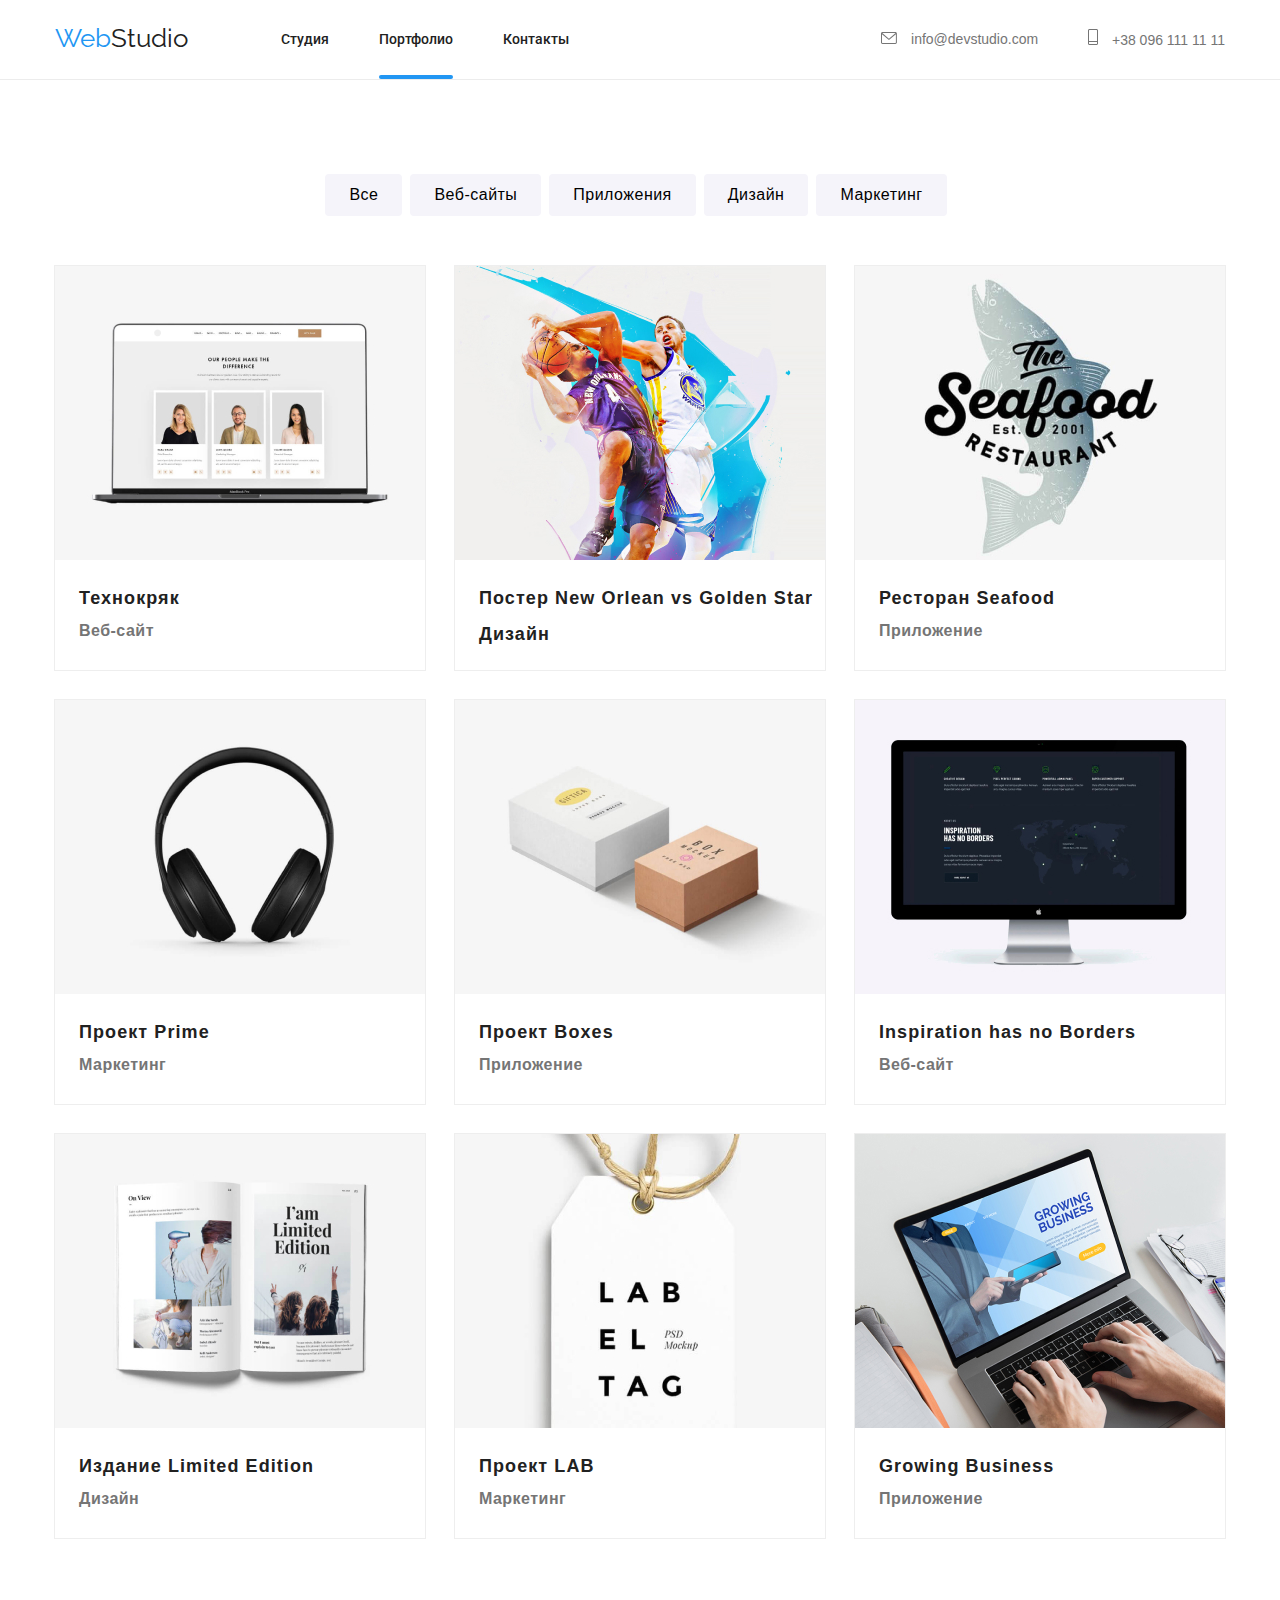
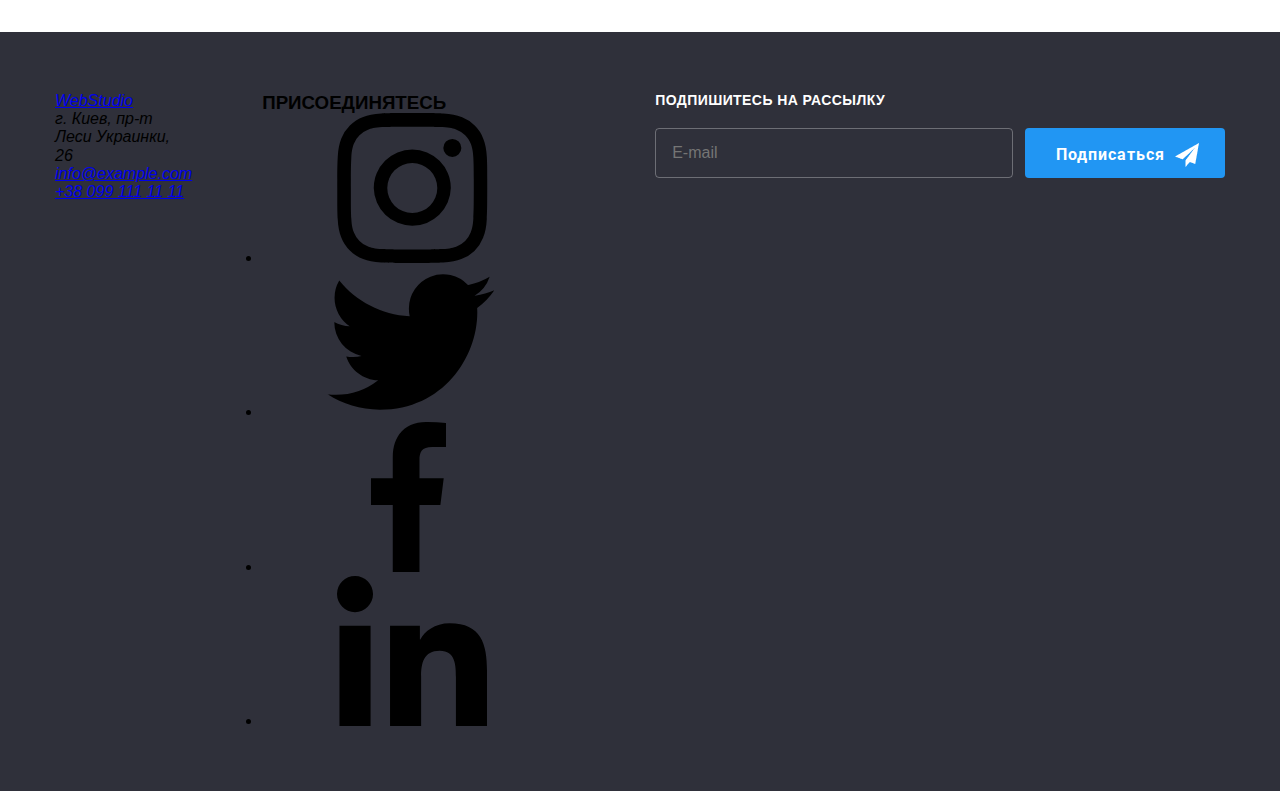
==== commit 60317129: "HW 7 complete" ====
--- a/portfolio.html
+++ b/portfolio.html
@@ -8,7 +8,6 @@
     <title>Студия</title>
     <link href="https://fonts.googleapis.com/css2?family=Raleway:wght@700&family=Roboto:wght@400;500;700;900&display=swap" rel="stylesheet">
     <link rel="stylesheet" href="https://cdnjs.cloudflare.com/ajax/libs/modern-normalize/1.0.0/modern-normalize.min.css"/>
-    <link rel="stylesheet" href="./styles/styles.css" />
     <link rel="stylesheet" href="./css/main.min.css" />
   </head>
 
--- a/css/main.min.css
+++ b/css/main.min.css
@@ -1,2 +1,2 @@
-body{font-family:"Open Sans", sans-serif}.list{list-style:none}.link{text-decoration:none}p,h1,h2,h3,h4,h5,h6{margin:0}ul{margin:0;padding:0}button{cursor:pointer}img{display:block}:root{--base-font: Roboto, sans-serif;--base-font-color: #757575;--second-font-color: #2196f3;--title-font-color: #212121}.visually-hidden{position:absolute;white-space:nowrap;width:1px;height:1px;overflow:hidden;border:0;padding:0;clip:rect(0 0 0 0);clip-path:inset(50%);margin:-1px}header{border-bottom:1px solid #ececec}.header{display:flex;padding-top:24px;padding-bottom:25px}.logo{margin-right:93px}.logo,.nav,.contact{align-items:center}.logo__title{color:var(--second-font-color);text-decoration:none;font-weight:400;font-size:26px;line-height:1.15;cursor:pointer;font-family:Raleway}.logo__title--design{color:var(--title-font-color)}.nav{display:flex}.nav__list{list-style-type:none;list-style-type:none;display:flex}.nav__item:not(:last-child){margin-right:50px}.contact{display:flex;margin-left:auto}.nav__link{text-decoration:none;color:var(--title-font-color);font-family:var(--base-font);font-weight:500;font-size:14px;line-height:1.17;transition:color 250ms cubic-bezier(0.4, 0, 0.2, 1)}.nav__link:hover,.nav__link:active,.nav__link:focus{color:var(--second-font-color)}.nav__link{position:relative}.current::after{content:'';width:100%;height:4px;border-radius:3px;position:absolute;background-color:var(--second-font-color);left:0;bottom:-32px}.contact__mail,.contact__tel{color:var(--base-font-color);text-decoration:none;font-size:14px;line-height:1.17;font-weight:500;transition:color 250ms cubic-bezier(0.4, 0, 0.2, 1)}.contact__mail--envelope{fill:var(--base-font-color);width:16px;height:12px;margin-right:10px;padding:0;align-items:baseline;transition:fill 250ms cubic-bezier(0.4, 0, 0.2, 1)}.contact__mail:hover .contact__mail--envelope,.contact__mail:active .contact__mail--envelope,.contact__mail:focus .contact__mail--envelope{fill:var(--second-font-color)}.contact__tel--cell{fill:var(--base-font-color);width:10px;height:16px;margin-right:10px;padding:0;align-items:baseline;transition:fill 250ms cubic-bezier(0.4, 0, 0.2, 1)}.contact__tel:hover .contact__tel--cell,.contact__tel:active .contact__tel--cell,.contact__tel:focus .contact__tel--cell{fill:currentColor}.contact__tel{margin-left:50px}.contact__mail:hover,.contact__mail:focus,.contact__tel:hover,.contact__tel:focus{color:var(--second-font-color)}.hero{background-image:linear-gradient(rgba(47,48,58,0.4), rgba(47,48,58,0.4)),url(../images/hero.jpg);background-color:rgba(47,48,58,0.4);background-repeat:no-repeat;background-size:1600px;background-position:center;height:600px;padding-top:200px;padding-bottom:200px}.hero__header{display:flex;justify-content:center;align-items:center;flex-direction:column}.hero__title{font-size:44px;font-weight:900;line-height:1.36;text-transform:uppercase;text-align:center;letter-spacing:0.06em;color:#ffffff}.button{background-color:var(--second-font-color);font-family:var(--base-font);font-weight:700;font-size:16px;line-height:1.87;letter-spacing:0.06em;color:#ffffff;border-radius:4px;margin-top:30px;padding:10px 30px;transition:background-color 250ms cubic-bezier(0.4, 0, 0.2, 1),box-shadow 250ms cubic-bezier(0.4, 0, 0.2, 1);border-color:transparent}.button:hover,.button:focus{background-color:#188CE8;box-shadow:0px 4px 4px rgba(0,0,0,0.15);border-radius:4px}.advant__svg{display:flex;justify-content:center;align-items:center;width:270px;height:120px;margin-bottom:30px;background-color:#F5F4FA}.radar{width:65.32px;height:70px;justify-content:center}.advant__svg .clock{width:66.96px;height:70px;justify-content:center}.advant__svg .laptop{width:70px;height:53.69px;display:flex;justify-content:center}.advant__svg .astronaut{width:70px;height:70px;display:flex;justify-content:center}.advantages{padding-top:94px;display:flex;justify-content:center}.advant{list-style-type:none;display:flex;flex-wrap:wrap}.advant>.advant__item{font-family:var(--base-font);margin-left:30px;flex-basis:calc(100% / 4 - 30px)}.advant__item:first-child{margin-left:0px}.advant__title{font-family:var(--base-font);font-weight:700;font-size:14px;line-height:1.14;letter-spacing:0.03em;text-transform:uppercase;color:#212121;margin-bottom:10px}.advant__description{font-size:14px;line-height:1.71;letter-spacing:0.03em;color:var(--base-font-color)}.wwd{padding-bottom:94px;padding-top:94px}.wwd-title{font-weight:700;font-size:36px;line-height:1.17;letter-spacing:0.03em;display:flex;justify-content:center;margin-bottom:50px}.wwd-list{display:flex}.wwd-item{list-style-type:none}.wwd-item:not(:first-child){margin-left:30px}.wwd-text{position:relative}.wwd-text-p{display:flex;justify-content:center;align-items:center;height:70px;width:100%;position:absolute;bottom:5px;font-weight:bold;font-size:14px;line-height:1.14;text-align:center;letter-spacing:0.03em;text-transform:uppercase;color:#FFFFFF;background-color:rgba(47,48,58,0.8)}.team-section{padding:94px 0;background-color:#f5f4fa}.team-title{font-weight:700;font-size:36px;line-height:1.17;letter-spacing:0.03em}.team-list{display:flex;justify-content:center;align-items:center}.team-item{list-style-type:none;box-shadow:0px 1px 3px rgba(0,0,0,0.12),0px 1px 1px rgba(0,0,0,0.14),0px 2px 1px rgba(0,0,0,0.2);border-radius:0px 0px 4px 4px;background-color:#fff}.team-item:not(:first-child){margin-left:30px}.team-title{margin-bottom:50px;text-align:center}.team-member-info{display:flex;justify-content:center;margin-top:30px;padding-bottom:30px;flex-direction:column}.team-name{color:var(--title-font-color);font-weight:500;font-size:16px;line-height:1.18;letter-spacing:0.03em;margin-bottom:10px;text-align:center}.team-position{font-size:16px;line-height:1.18;letter-spacing:0.03em;color:var(--base-font-color);text-align:center}.sm-list{display:flex;flex-direction:row;list-style-type:none;margin-top:16px;margin-right:auto;margin-left:auto}.sm-item{display:flex;flex-direction:row}.sm-link{display:flex;justify-content:center;align-items:center;width:44px;height:44px;border-radius:50%;padding:0;transition:background-color 250ms cubic-bezier(0.4, 0, 0.2, 1)}.sm-link:hover,.sm-link:active,.sm-link:focus{background-color:var(--second-font-color)}.sm-svg{fill:#AFB1B8;display:flex;justify-content:center;align-items:center;transition:fill 250ms cubic-bezier(0.4, 0, 0.2, 1)}.sm-item:not(:last-child){margin-right:10px}.sm-link:hover .sm-svg,.sm-link:active .sm-svg,.sm-link:focus .sm-svg{fill:white}.sm-item .instagram{width:16.86px;height:16.86px}.sm-item .twitter{width:20px;height:16.25px}.sm-item .facebook{width:10px;height:20px}.sm-item .linkedin{width:20px;height:20px}.clients-section{padding-top:94px;padding-bottom:94px}.clients-title{font-family:var(--base-font);font-weight:bold;font-size:36px;line-height:1.16;text-align:center;letter-spacing:0.03em}.clients-list-wrap{display:flex;margin-top:50px}.clients-list{list-style-type:none;display:flex}.clients-box{display:flex;justify-content:center;align-items:center;width:170px;height:92px;border:1px solid #AFB1B8;border-radius:4px;color:var(--second-font-color);transition:border 250ms cubic-bezier(0.4, 0, 0.2, 1)}.clients-item:not(:last-child){margin-right:30px}.clients-icon{display:flex;justify-content:center;align-items:center;fill:#AFB1B8;width:106px;height:60px;transition:fill 250ms cubic-bezier(0.4, 0, 0.2, 1)}.clients-box:hover .clients-icon,.clients-box:active .clients-icon,.clients-box:focus .clients-icon{fill:var(--second-font-color)}.clients-box:hover,.clients-box:active,.clients-box:focus{border:1px solid var(--second-font-color)}footer{background-color:#2f303a;padding-top:60px;padding-bottom:60px}.footer{display:flex}.f-address{display:flex}.footer-logo-title{text-decoration:none;font-style:normal;display:block;margin-bottom:20px;font-family:Raleway;font-size:26px;line-height:1.19;color:var(--second-font-color)}.footer-logo-span{color:white;font-style:none}.footer-address{font-size:14px;line-height:1.71;letter-spacing:0.03em;color:#ffffff;font-style:normal;margin-bottom:9px}.footer-address,.footer-mail,.footer-tel{text-decoration:none}.footer-mail,.footer-tel{font-size:14px;line-height:1.71;letter-spacing:0.03em;color:rgba(255,255,255,0.6);font-style:normal;display:block}.footer-mail{margin-bottom:9px}.join-us{display:flex;margin-left:70px;flex-direction:column;margin-right:93px}.joinusheader{text-transform:uppercase;font-weight:bold;font-size:14px;line-height:1.14;letter-spacing:0.03em;color:#FFFFFF}.footer-sm-list{display:flex;flex-direction:row;list-style-type:none;margin-top:20px}.footer-sm-link{display:flex;justify-content:center;align-items:center;width:44px;height:44px;border-radius:50%;background-color:#45454f;padding:0;transition:background-color 250ms cubic-bezier(0.4, 0, 0.2, 1)}.footer-sm-link:hover,.footer-sm-link:focus,.footer-sm-link:active{background-color:var(--second-font-color)}.footer-sm-item{display:flex;flex-direction:row}.footer-sm-svg{fill:#fff;display:flex;justify-content:center;align-items:center;transition:background-color 250ms cubic-bezier(0.4, 0, 0.2, 1),fill 250ms cubic-bezier(0.4, 0, 0.2, 1)}.footer-sm-svg:hover,.footer-sm-svg:focus,.footer-sm-svg:active{fill:white;background-color:var(--second-font-color)}.footer-sm-link:not(:last-child){margin-right:10px}.footer-sm-item:not(:last-child){margin-right:10px}.footer-sm-item .instagram{width:16.86px;height:16.86px}.footer-sm-item .twitter{width:20px;height:16.25px}.footer-sm-item .facebook{width:10px;height:20px}.footer-sm-item .linkedin{width:20px;height:20px}.portfolio-section{display:flex;padding-top:94px;padding-bottom:94px}.portfolio{display:flex;flex-wrap:wrap;text-decoration:none;list-style-type:none;cursor:pointer;margin-right:-30px;margin-bottom:-30px}.portfolio__item{flex-basis:calc(100% / 3 - 30px);margin-right:30px;margin-bottom:30px;flex-direction:column;outline:1px solid #eeeeee;box-sizing:border-box;transition:box-shadow 250ms cubic-bezier(0.4, 0, 0.2, 1);overflow:hidden;position:relative}.portfolio__item:hover{box-shadow:0px 1px 1px rgba(0,0,0,0.12),0px 4px 4px rgba(0,0,0,0.06),1px 4px 6px rgba(0,0,0,0.16)}.portfolio__item:hover .overlay__text{transform:translateY(-100%);opacity:1}.portfolio__item:hover .overlay-wrapper{overflow:hidden}.overlay-wrapper{position:absolute;width:370px;height:294px}.portfolio_image{display:block;width:100%}.overlay{position:absolute;width:370px;height:294px;transform:translateY(100%)}.overlay__text{position:absolute;width:100%;height:100%;padding:40px;display:flex;justify-content:center;align-items:center;color:white;background-color:rgba(33,150,243,0.6);opacity:0;transition:transform 250ms cubic-bezier(0.4, 0, 0.2, 1)}.portfolio__title{display:flex;flex-direction:column;font-weight:bold;font-size:18px;line-height:2;letter-spacing:0.06em;color:var(--title-font-color);padding-left:24px;margin-top:20px;margin-bottom:4px}.portfolio__description{display:flex;flex-direction:column;font-size:16px;line-height:1.87;letter-spacing:0.03em;color:var(--base-font-color);padding-bottom:20px}.container{width:1200px;margin-left:auto;margin-right:auto;padding-left:15px;padding-right:15px}.filter{justify-content:center;align-items:center;display:flex;text-decoration:none;list-style-type:none;cursor:pointer;margin-left:-8px;margin-bottom:50px}.filter__item{display:flex}.filter__item:not(:last-child){margin-right:8px}.filter__button{font-weight:500;font-size:16px;line-height:1.62;text-align:center;letter-spacing:0.03em;background:#f5f4fa;border-radius:4px;border-color:transparent;padding:6px 22px;transition:color 250ms cubic-bezier(0.4, 0, 0.2, 1),background-color 250ms cubic-bezier(0.4, 0, 0.2, 1),box-shadow 250ms cubic-bezier(0.4, 0, 0.2, 1)}.filter__button:active,.filter__button:hover,.filter__button:focus{cursor:pointer;color:#fff;background-color:var(--second-font-color);box-shadow:0px 3px 1px rgba(0,0,0,0.1),0px 1px 2px rgba(0,0,0,0.08),0px 2px 2px rgba(0,0,0,0.12);border-radius:4px}.input-wrapper{width:570px;display:flex;align-items:center}.subscription-title{font-weight:bold;font-size:14px;line-height:16px;letter-spacing:0.03em;text-transform:uppercase;color:#FFFFFF;margin-bottom:20px;display:block}.subscription-email{width:358px;height:50px;padding:15px 16px;margin-right:12px;background-color:transparent;border:1px solid rgba(255,255,255,0.3);box-sizing:border-box;filter:drop-shadow(0px4px4pxrgba 0,0,0,0.15);border-radius:4px;transition:border-color 250ms cubic-bezier(0.4, 0, 0.2, 1)}.subscription-email:hover{border-color:var(--second-font-color);color:#fff}.subscription-email:focus::placeholder{opacity:0}.subscription-email::placeholder{color:var(--base-font-color);transition:color 250ms cubic-bezier(0.4, 0, 0.2, 1)}.subscription-email:hover::placeholder{color:var(--second-font-color)}.subscription-button{width:200px;height:50px;background-color:var(--second-font-color);font-family:var(--base-font);font-weight:700;font-size:16px;line-height:1.87;letter-spacing:0.06em;color:#ffffff;border-radius:4px;transition:background-color 250ms cubic-bezier(0.4, 0, 0.2, 1),box-shadow 250ms cubic-bezier(0.4, 0, 0.2, 1);position:relative;border-color:transparent}.subscription-button:hover,.subscription-button:focus,.subscription-button:active{background-color:#188CE8;outline:none}.subscription-button:after{content:"";width:24px;height:24px;background-image:url(../images/send.png);position:absolute;top:13px;left:148px;display:inline-block;border-color:transparent}.button-title{font-weight:bold;font-size:16px;line-height:1.87;display:flex;position:absolute;top:10px;left:29px;letter-spacing:0.06em;color:#FFFFFF}.backdrop{position:fixed;top:0;left:0;width:100vw;height:100vh;background-color:rgba(135,126,131,0.8);display:flex;transform:scale(1);transition:transform 700ms, visibility 700ms}.backdrop.is-hidden{transform:scale(0.5)}.backdrop.is-hidden .modal{transform:translate(-50%, -50%) scale(0.5)}.modal{width:528px;min-height:581px;position:absolute;top:50%;left:50%;transform:translate(-50%, -50%) scale(1);border-radius:5px;box-shadow:0px 1px 3px rgba(0,0,0,0.12),0px 1px 1px rgba(0,0,0,0.14),0px 2px 1px rgba(0,0,0,0.2);background-color:#fff;transition:transform 250ms cubic-bezier(0.4, 0, 0.2, 1)}.modal-close{width:30px;height:30px;position:absolute;top:8px;right:8px;border:1px solid #999;border-radius:50%;background-color:transparent;transition:border-color 250ms cubic-bezier(0.4, 0, 0.2, 1)}.modal-close:active{border-color:var(--second-font-color)}.modal-close:active .modal-close__icon{fill:var(--second-font-color)}.modal-close__icon{fill:var(--base-font-color);width:11px;height:11px;transition:fill 250ms cubic-bezier(0.4, 0, 0.2, 1)}.is-hidden{opacity:0;pointer-events:none;visibility:hidden}.form{padding:40px}.form__title{font-weight:bold;font-size:20px;line-height:1.095;text-align:center;letter-spacing:0.03em;color:#212121;margin-bottom:30px}.form__field{position:relative;margin-bottom:10px;overflow:hidden}.form__icon{position:absolute;top:55%;left:15px;fill:inherit;transition:fill 250ms cubic-bezier(0.4, 0, 0.2, 1)}.form__field:hover .form__input{border-color:var(--second-font-color)}.form__field:focus-within .form__icon,.form__field:hover .form__icon{fill:var(--second-font-color)}.form__field:focus-within .form__input{border-color:var(--second-font-color)}.form__label{display:block;font-size:12px;line-height:1.16;letter-spacing:0.01em;color:#757575;margin-bottom:4px}.form__input{width:448px;height:40px;padding:10px 42px;font:inherit;border-radius:3px;border:1px solid rgba(33,33,33,0.2);overflow:hidden;cursor:pointer;transition:border-color 250ms cubic-bezier(0.4, 0, 0.2, 1)}textarea{width:100%;height:120px;padding:14px;resize:none;border:1px solid rgba(33,33,33,0.2);border-radius:4px;transition:border-color 250ms cubic-bezier(0.4, 0, 0.2, 1)}textarea:hover,textarea:focus,textarea:active{border-color:var(--second-font-color)}textarea:hover::placeholder{color:var(--second-font-color)}textarea::placeholder{font-size:12px;line-height:1.16;letter-spacing:0.01em;color:rgba(117,117,117,0.5);transition:color 250ms cubic-bezier(0.4, 0, 0.2, 1)}.licence{display:inline-block;position:relative;display:flex;justify-content:center;align-items:baseline}.licence__icon{display:inline-block;border:2px solid #2a2a2a;border-radius:2px;margin-right:7px;width:16px;height:15px}.licence__checkbox{-webkit-appearance:none;-moz-appearance:none;appearance:none;position:absolute;padding:4px 3px;width:16px;height:15px;outline:#212121}.licence__checkbox:checked+.licence__icon{background-image:url(../images/icon-ck.png);fill:rgba(255,255,255,0.3);background-size:contain;background-origin:border-box;background-size:contain;outline:none;border-color:transparent}.licence__agreed{font-size:14px;line-height:1.71;letter-spacing:0.03em;color:#757575}.licence__terms{color:var(--second-font-color)}.form-button{display:flex;justify-content:center;align-items:center}.button-submit{background-color:var(--second-font-color);font-family:var(--base-font);font-weight:700;font-size:16px;line-height:1.87;letter-spacing:0.06em;color:#ffffff;border-radius:4px;transition:background-color 250ms cubic-bezier(0.4, 0, 0.2, 1);box-shadow:0px 4px 4px rgba(0,0,0,0.15);margin-top:30px;border-color:transparent;padding:10px 56px}.button-submit:hover,.button-submit:focus,.button-submitt:active{background-color:#188CE8}
+body{font-family:"Open Sans", sans-serif}.list{list-style:none}.link{text-decoration:none}p,h1,h2,h3,h4,h5,h6{margin:0}ul{margin:0;padding:0}button{cursor:pointer}img{display:block}:root{--base-font: Roboto, sans-serif;--base-font-color: #757575;--second-font-color: #2196f3;--title-font-color: #212121}.visually-hidden{position:absolute;white-space:nowrap;width:1px;height:1px;overflow:hidden;border:0;padding:0;clip:rect(0 0 0 0);clip-path:inset(50%);margin:-1px}header{border-bottom:1px solid #ececec}.header{display:flex;padding-top:24px;padding-bottom:25px}.logo{margin-right:93px}.logo,.nav,.contact{align-items:center}.logo__title{color:var(--second-font-color);text-decoration:none;font-weight:400;font-size:26px;line-height:1.15;cursor:pointer;font-family:Raleway}.logo__title--design{color:var(--title-font-color)}.nav{display:flex}.nav__list{list-style-type:none;list-style-type:none;display:flex}.nav__item:not(:last-child){margin-right:50px}.contact{display:flex;margin-left:auto}.nav__link{text-decoration:none;color:var(--title-font-color);font-family:var(--base-font);font-weight:500;font-size:14px;line-height:1.17;transition:color 250ms cubic-bezier(0.4, 0, 0.2, 1)}.nav__link:hover,.nav__link:active,.nav__link:focus{color:var(--second-font-color)}.nav__link{position:relative}.current::after{content:'';width:100%;height:4px;border-radius:3px;position:absolute;background-color:var(--second-font-color);left:0;bottom:-32px}.contact__mail,.contact__tel{color:var(--base-font-color);text-decoration:none;font-size:14px;line-height:1.17;font-weight:500;transition:color 250ms cubic-bezier(0.4, 0, 0.2, 1)}.contact__mail--envelope{fill:var(--base-font-color);width:16px;height:12px;margin-right:10px;padding:0;align-items:baseline;transition:fill 250ms cubic-bezier(0.4, 0, 0.2, 1)}.contact__mail:hover .contact__mail--envelope,.contact__mail:active .contact__mail--envelope,.contact__mail:focus .contact__mail--envelope{fill:var(--second-font-color)}.contact__tel--cell{fill:var(--base-font-color);width:10px;height:16px;margin-right:10px;padding:0;align-items:baseline;transition:fill 250ms cubic-bezier(0.4, 0, 0.2, 1)}.contact__tel:hover .contact__tel--cell,.contact__tel:active .contact__tel--cell,.contact__tel:focus .contact__tel--cell{fill:currentColor}.contact__tel{margin-left:50px}.contact__mail:hover,.contact__mail:focus,.contact__tel:hover,.contact__tel:focus{color:var(--second-font-color)}.hero{background-image:linear-gradient(rgba(47,48,58,0.4), rgba(47,48,58,0.4)),url(../images/hero.jpg);background-color:rgba(47,48,58,0.4);background-repeat:no-repeat;background-size:1600px;background-position:center;height:600px;padding-top:200px;padding-bottom:200px}.hero__header{display:flex;justify-content:center;align-items:center;flex-direction:column}.hero__title{font-size:44px;font-weight:900;line-height:1.36;text-transform:uppercase;text-align:center;letter-spacing:0.06em;color:#ffffff}.button{background-color:var(--second-font-color);font-family:var(--base-font);font-weight:700;font-size:16px;line-height:1.87;letter-spacing:0.06em;color:#ffffff;border-radius:4px;margin-top:30px;padding:10px 30px;transition:background-color 250ms cubic-bezier(0.4, 0, 0.2, 1),box-shadow 250ms cubic-bezier(0.4, 0, 0.2, 1);border-color:transparent}.button:hover,.button:focus{background-color:#188CE8;box-shadow:0px 4px 4px rgba(0,0,0,0.15);border-radius:4px}.advant__svg{display:flex;justify-content:center;align-items:center;width:270px;height:120px;margin-bottom:30px;background-color:#F5F4FA}.radar{width:65.32px;height:70px;justify-content:center}.advant__svg .clock{width:66.96px;height:70px;justify-content:center}.advant__svg .laptop{width:70px;height:53.69px;display:flex;justify-content:center}.advant__svg .astronaut{width:70px;height:70px;display:flex;justify-content:center}.advantages{padding-top:94px;display:flex;justify-content:center}.advant{list-style-type:none;display:flex;flex-wrap:wrap}.advant>.advant__item{font-family:var(--base-font);margin-left:30px;flex-basis:calc(100% / 4 - 30px)}.advant__item:first-child{margin-left:0px}.advant__title{font-family:var(--base-font);font-weight:700;font-size:14px;line-height:1.14;letter-spacing:0.03em;text-transform:uppercase;color:#212121;margin-bottom:10px}.advant__description{font-size:14px;line-height:1.71;letter-spacing:0.03em;color:var(--base-font-color)}.wwd{padding-bottom:94px;padding-top:94px}.wwd__title{font-weight:700;font-size:36px;line-height:1.17;letter-spacing:0.03em;display:flex;justify-content:center;margin-bottom:50px}.wwd__list{display:flex}.wwd__item{list-style-type:none}.wwd__item:not(:first-child){margin-left:30px}.wwd__wrapper{position:relative}.wwd__text{display:flex;justify-content:center;align-items:center;height:70px;width:100%;position:absolute;bottom:0;font-weight:bold;font-size:14px;line-height:1.14;text-align:center;letter-spacing:0.03em;text-transform:uppercase;color:#FFFFFF;background-color:rgba(47,48,58,0.8)}.team-section{padding:94px 0;background-color:#f5f4fa}.team-title{font-weight:700;font-size:36px;line-height:1.17;letter-spacing:0.03em;margin-bottom:50px;text-align:center}.team{display:flex;justify-content:center;align-items:center}.team__item{list-style-type:none;box-shadow:0px 1px 3px rgba(0,0,0,0.12),0px 1px 1px rgba(0,0,0,0.14),0px 2px 1px rgba(0,0,0,0.2);border-radius:0px 0px 4px 4px;background-color:#fff}.team__item:not(:first-child){margin-left:30px}.team__member-info{display:flex;justify-content:center;margin-top:30px;padding-bottom:30px;flex-direction:column}.team__name{color:var(--title-font-color);font-weight:500;font-size:16px;line-height:1.18;letter-spacing:0.03em;margin-bottom:10px;text-align:center}.team__position{font-size:16px;line-height:1.18;letter-spacing:0.03em;color:var(--base-font-color);text-align:center}.sm{display:flex;flex-direction:row;list-style-type:none;margin-top:16px;margin-right:auto;margin-left:auto}.sm__item{display:flex;flex-direction:row}.sm__item:not(:last-child){margin-right:10px}.sm__link{display:flex;justify-content:center;align-items:center;width:44px;height:44px;border-radius:50%;padding:0;transition:background-color 250ms cubic-bezier(0.4, 0, 0.2, 1)}.sm__link:hover,.sm__link:active,.sm__link:focus{background-color:var(--second-font-color)}.sm__svg{fill:#AFB1B8;display:flex;justify-content:center;align-items:center;transition:fill 250ms cubic-bezier(0.4, 0, 0.2, 1)}.sm__link:hover .sm__svg,.sm__link:active .sm__svg,.sm__link:focus .sm__svg{fill:white}.sm__item .sm__svg--instagram{width:16.86px;height:16.86px}.sm__item .sm__svg--twitter{width:20px;height:16.25px}.sm__item .sm__svg--facebook{width:10px;height:20px}.sm__item .sm__svg--linkedin{width:20px;height:20px}.clients-section{padding-top:94px;padding-bottom:94px}.clients-title{font-family:var(--base-font);font-weight:bold;font-size:36px;line-height:1.16;text-align:center;letter-spacing:0.03em}.clients-list-wrap{display:flex;margin-top:50px}.clients-list{list-style-type:none;display:flex}.clients-list__box{display:flex;justify-content:center;align-items:center;width:170px;height:92px;border:1px solid #AFB1B8;border-radius:4px;color:var(--second-font-color);transition:border 250ms cubic-bezier(0.4, 0, 0.2, 1)}.clients-list__item:not(:last-child){margin-right:30px}.clients-list__icon{display:flex;justify-content:center;align-items:center;fill:#AFB1B8;width:106px;height:60px;transition:fill 250ms cubic-bezier(0.4, 0, 0.2, 1)}.clients-list__box:hover .clients-list__icon,.clients-list__box:active .clients-list__icon,.clients-list__box:focus .clients-list__icon{fill:var(--second-font-color)}.clients-list__box:hover,.clients-list__box:active,.clients-list__box:focus{border:1px solid var(--second-font-color)}footer{background-color:#2f303a;padding-top:60px;padding-bottom:60px}.footer{display:flex}.f-address{display:flex}.footer-logo{text-decoration:none;font-style:normal;display:block;margin-bottom:20px;font-family:Raleway;font-size:26px;line-height:1.19;color:var(--second-font-color)}.footer-logo--span{color:white;font-style:none}.address__location,.address__mail,.address__tel{text-decoration:none}.address__location{font-size:14px;line-height:1.71;letter-spacing:0.03em;color:#ffffff;font-style:normal;margin-bottom:9px}.address__mail,.address__tel{font-size:14px;line-height:1.71;letter-spacing:0.03em;color:rgba(255,255,255,0.6);font-style:normal;display:block}.address__mail{margin-bottom:9px}.join-us{display:flex;margin-left:70px;flex-direction:column;margin-right:93px}.join-us__header{text-transform:uppercase;font-weight:bold;font-size:14px;line-height:1.14;letter-spacing:0.03em;color:#FFFFFF}.footer-sm{display:flex;flex-direction:row;list-style-type:none;margin-top:20px}.footer-sm__link{display:flex;justify-content:center;align-items:center;width:44px;height:44px;border-radius:50%;background-color:#45454f;padding:0;transition:background-color 250ms cubic-bezier(0.4, 0, 0.2, 1)}.footer-sm__link:hover,.footer-sm__link:focus,.footer-sm__link:active{background-color:var(--second-font-color)}.footer-sm__item{display:flex;flex-direction:row}.footer-sm__item.footer-sm__item:not(:last-child){margin-right:10px}.footer-sm__svg{fill:#fff;display:flex;justify-content:center;align-items:center;transition:background-color 250ms cubic-bezier(0.4, 0, 0.2, 1),fill 250ms cubic-bezier(0.4, 0, 0.2, 1)}.footer-sm__svg:hover,.footer-sm__svg:focus,.footer-sm__svg:active{fill:white;background-color:var(--second-font-color)}.footer-sm__item .footer-sm__svg--instagram{width:16.86px;height:16.86px}.footer-sm__item .footer-sm__svg--twitter{width:20px;height:16.25px}.footer-sm__item .footer-sm__svg--facebook{width:10px;height:20px}.footer-sm__item .footer-sm__svg--linkedin{width:20px;height:20px}.portfolio-section{display:flex;padding-top:94px;padding-bottom:94px}.portfolio{display:flex;flex-wrap:wrap;text-decoration:none;list-style-type:none;cursor:pointer;margin-right:-30px;margin-bottom:-30px}.portfolio__item{flex-basis:calc(100% / 3 - 30px);margin-right:30px;margin-bottom:30px;flex-direction:column;outline:1px solid #eeeeee;box-sizing:border-box;transition:box-shadow 250ms cubic-bezier(0.4, 0, 0.2, 1);overflow:hidden;position:relative}.portfolio__item:hover{box-shadow:0px 1px 1px rgba(0,0,0,0.12),0px 4px 4px rgba(0,0,0,0.06),1px 4px 6px rgba(0,0,0,0.16)}.portfolio__item:hover .overlay__text{transform:translateY(-100%);opacity:1}.portfolio__item:hover .overlay-wrapper{overflow:hidden}.overlay-wrapper{position:absolute;width:370px;height:294px}.portfolio_image{display:block;width:100%}.overlay{position:absolute;width:370px;height:294px;transform:translateY(100%)}.overlay__text{position:absolute;width:100%;height:100%;padding:40px;display:flex;justify-content:center;align-items:center;color:white;background-color:rgba(33,150,243,0.6);opacity:0;transition:transform 250ms cubic-bezier(0.4, 0, 0.2, 1)}.portfolio__title{display:flex;flex-direction:column;font-weight:bold;font-size:18px;line-height:2;letter-spacing:0.06em;color:var(--title-font-color);padding-left:24px;margin-top:20px;margin-bottom:4px}.portfolio__description{display:flex;flex-direction:column;font-size:16px;line-height:1.87;letter-spacing:0.03em;color:var(--base-font-color);padding-bottom:20px}.container{width:1200px;margin-left:auto;margin-right:auto;padding-left:15px;padding-right:15px}.filter{justify-content:center;align-items:center;display:flex;text-decoration:none;list-style-type:none;cursor:pointer;margin-left:-8px;margin-bottom:50px}.filter__item{display:flex}.filter__item:not(:last-child){margin-right:8px}.filter__button{font-weight:500;font-size:16px;line-height:1.62;text-align:center;letter-spacing:0.03em;background:#f5f4fa;border-radius:4px;border-color:transparent;padding:6px 22px;transition:color 250ms cubic-bezier(0.4, 0, 0.2, 1),background-color 250ms cubic-bezier(0.4, 0, 0.2, 1),box-shadow 250ms cubic-bezier(0.4, 0, 0.2, 1)}.filter__button:active,.filter__button:hover,.filter__button:focus{cursor:pointer;color:#fff;background-color:var(--second-font-color);box-shadow:0px 3px 1px rgba(0,0,0,0.1),0px 1px 2px rgba(0,0,0,0.08),0px 2px 2px rgba(0,0,0,0.12);border-radius:4px}.input-wrapper{width:570px;display:flex;align-items:center}.subscription-title{font-weight:bold;font-size:14px;line-height:16px;letter-spacing:0.03em;text-transform:uppercase;color:#FFFFFF;margin-bottom:20px;display:block}.subscription-email{width:358px;height:50px;padding:15px 16px;margin-right:12px;background-color:transparent;border:1px solid rgba(255,255,255,0.3);box-sizing:border-box;filter:drop-shadow(0px4px4pxrgba 0,0,0,0.15);border-radius:4px;transition:border-color 250ms cubic-bezier(0.4, 0, 0.2, 1)}.subscription-email:hover{border-color:var(--second-font-color);color:#fff}.subscription-email:focus::placeholder{opacity:0}.subscription-email::placeholder{color:var(--base-font-color);transition:color 250ms cubic-bezier(0.4, 0, 0.2, 1)}.subscription-email:hover::placeholder{color:var(--second-font-color)}.subscription-button{width:200px;height:50px;background-color:var(--second-font-color);font-family:var(--base-font);font-weight:700;font-size:16px;line-height:1.87;letter-spacing:0.06em;color:#ffffff;border-radius:4px;transition:background-color 250ms cubic-bezier(0.4, 0, 0.2, 1),box-shadow 250ms cubic-bezier(0.4, 0, 0.2, 1);position:relative;border-color:transparent}.subscription-button:hover,.subscription-button:focus,.subscription-button:active{background-color:#188CE8;outline:none}.subscription-button:after{content:"";width:24px;height:24px;background-image:url(../images/send.png);position:absolute;top:13px;left:148px;display:inline-block;border-color:transparent}.button-title{font-weight:bold;font-size:16px;line-height:1.87;display:flex;position:absolute;top:10px;left:29px;letter-spacing:0.06em;color:#FFFFFF}.backdrop{position:fixed;top:0;left:0;width:100vw;height:100vh;background-color:rgba(135,126,131,0.8);display:flex;transform:scale(1);transition:transform 700ms, visibility 700ms}.backdrop.is-hidden{transform:scale(0.5)}.backdrop.is-hidden .modal{transform:translate(-50%, -50%) scale(0.5)}.modal{width:528px;min-height:581px;position:absolute;top:50%;left:50%;transform:translate(-50%, -50%) scale(1);border-radius:5px;box-shadow:0px 1px 3px rgba(0,0,0,0.12),0px 1px 1px rgba(0,0,0,0.14),0px 2px 1px rgba(0,0,0,0.2);background-color:#fff;transition:transform 250ms cubic-bezier(0.4, 0, 0.2, 1)}.modal-close{width:30px;height:30px;position:absolute;top:8px;right:8px;border:1px solid #999;border-radius:50%;background-color:transparent;transition:border-color 250ms cubic-bezier(0.4, 0, 0.2, 1)}.modal-close:active{border-color:var(--second-font-color)}.modal-close:active .modal-close__icon{fill:var(--second-font-color)}.modal-close__icon{fill:var(--base-font-color);width:11px;height:11px;transition:fill 250ms cubic-bezier(0.4, 0, 0.2, 1)}.is-hidden{opacity:0;pointer-events:none;visibility:hidden}.form{padding:40px}.form__title{font-weight:bold;font-size:20px;line-height:1.095;text-align:center;letter-spacing:0.03em;color:#212121;margin-bottom:30px}.form__field{position:relative;margin-bottom:10px;overflow:hidden}.form__icon{position:absolute;top:55%;left:15px;fill:inherit;transition:fill 250ms cubic-bezier(0.4, 0, 0.2, 1)}.form__field:hover .form__input{border-color:var(--second-font-color)}.form__field:focus-within .form__icon,.form__field:hover .form__icon{fill:var(--second-font-color)}.form__field:focus-within .form__input{border-color:var(--second-font-color)}.form__label{display:block;font-size:12px;line-height:1.16;letter-spacing:0.01em;color:#757575;margin-bottom:4px}.form__input{width:448px;height:40px;padding:10px 42px;font:inherit;border-radius:3px;border:1px solid rgba(33,33,33,0.2);overflow:hidden;cursor:pointer;transition:border-color 250ms cubic-bezier(0.4, 0, 0.2, 1)}textarea{width:100%;height:120px;padding:14px;resize:none;border:1px solid rgba(33,33,33,0.2);border-radius:4px;transition:border-color 250ms cubic-bezier(0.4, 0, 0.2, 1)}textarea:hover,textarea:focus,textarea:active{border-color:var(--second-font-color)}textarea:hover::placeholder{color:var(--second-font-color)}textarea::placeholder{font-size:12px;line-height:1.16;letter-spacing:0.01em;color:rgba(117,117,117,0.5);transition:color 250ms cubic-bezier(0.4, 0, 0.2, 1)}.licence{display:inline-block;position:relative;display:flex;justify-content:center;align-items:baseline}.licence__icon{display:inline-block;border:2px solid #2a2a2a;border-radius:2px;margin-right:7px;width:16px;height:15px}.licence__checkbox{-webkit-appearance:none;-moz-appearance:none;appearance:none;position:absolute;padding:4px 3px;width:16px;height:15px;outline:#212121}.licence__checkbox:checked+.licence__icon{background-image:url(../images/icon-ck.png);fill:rgba(255,255,255,0.3);background-size:contain;background-origin:border-box;background-size:contain;outline:none;border-color:transparent}.licence__agreed{font-size:14px;line-height:1.71;letter-spacing:0.03em;color:#757575}.licence__terms{color:var(--second-font-color)}.form-button{display:flex;justify-content:center;align-items:center}.button-submit{background-color:var(--second-font-color);font-family:var(--base-font);font-weight:700;font-size:16px;line-height:1.87;letter-spacing:0.06em;color:#ffffff;border-radius:4px;transition:background-color 250ms cubic-bezier(0.4, 0, 0.2, 1);box-shadow:0px 4px 4px rgba(0,0,0,0.15);margin-top:30px;border-color:transparent;padding:10px 56px}.button-submit:hover,.button-submit:focus,.button-submitt:active{background-color:#188CE8}
 /*# sourceMappingURL=main.min.css.map */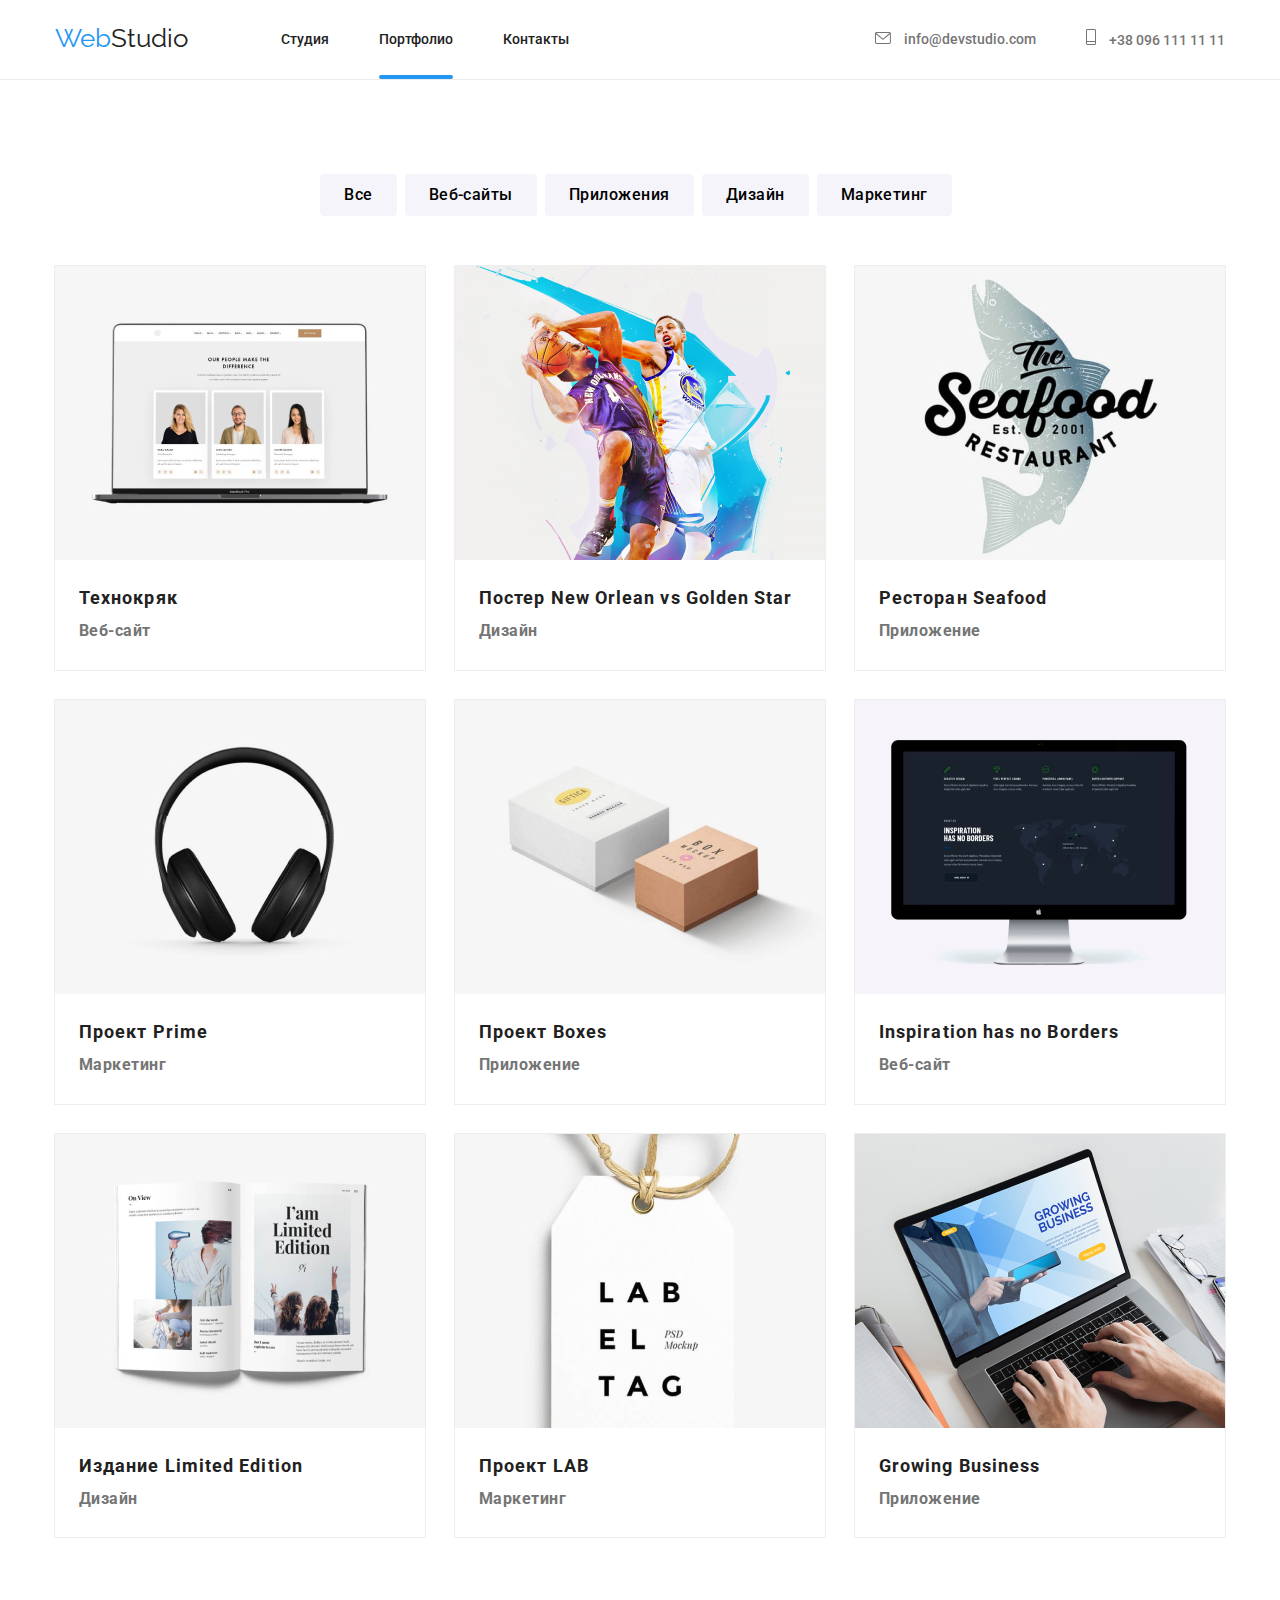
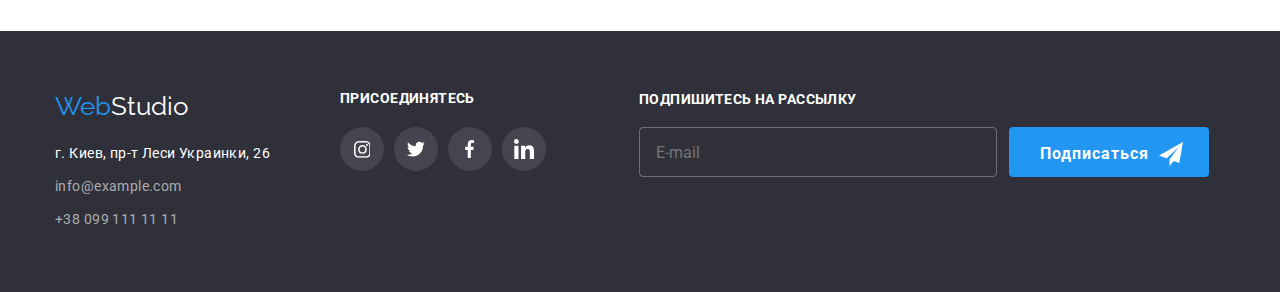
==== commit f538d366: "port__footer and port fixed + sassed and BEMed" ====
--- a/portfolio.html
+++ b/portfolio.html
@@ -64,121 +64,101 @@
 
 <!-- Portfolio -->
       
-            <ul class="portfolio">
-                <li class="portfolio__item">
-
-                  <div class="overlay-wrapper">
-                    <div class="overlay">
-                      <p class="overlay__text">Тенокряк это современная площадка распространения коронавируса. Компании используют эту платформу для цифрового шпионажа и атак на защищенные сервера конкурентов.</p>
-                    </div>
-                  </div>
-                    <img class="portfolio__image" src="./images/port1.jpg" alt="Технокряк">
-                    <h3 class="portfolio__title">Технокряк</h>
-                    <p class="portfolio__description">Веб-сайт</p>
-                </li>
-
-                <li class="portfolio__item">
-                  <div class="overlay-wrapper">
-                    <div class="overlay">
-                      <p class="overlay__text">Тенокряк это современная площадка распространения коронавируса. Компании используют эту платформу для цифрового шпионажа и атак на защищенные сервера конкурентов.</p>
-                    </div>
-                  </div>
-                  <img class="portfolio__image" src="./images/port2.jpg" alt="Постер New Orlean vs Golden Star" width="370">
-                    <h3 class="portfolio__title">Постер New Orlean vs Golden Star</h>
-                    <p class="portfolio-description">Дизайн</p>
-                </li>
-
-                <li class="portfolio__item">
-
-                  <div class="overlay-wrapper">
-                    <div class="overlay">
-                      <p class="overlay__text">Тенокряк это современная площадка распространения коронавируса. Компании используют эту платформу для цифрового шпионажа и атак на защищенные сервера конкурентов.</p>
-                    </div>
-                  </div>
-
-                  <img class="portfolio__image" src="./images/port3.jpg" alt="Ресторан Seafood" width="370">
-                    <h3 class="portfolio__title">Ресторан Seafood</h>
-                    <p class="portfolio__description">Приложение</p>
-                </li>
-
-                <li class="portfolio__item">
-
-                  <div class="overlay-wrapper">
-                    <div class="overlay">
-                      <p class="overlay__text">Тенокряк это современная площадка распространения коронавируса. Компании используют эту платформу для цифрового шпионажа и атак на защищенные сервера конкурентов.</p>
-                    </div>
-                  </div>
-
-                  <img class="portfolio__image" src="./images/port4.jpg" alt="Проект Prime" width="370">
-                    <h3 class="portfolio__title">Проект Prime</h>
-                    <p class="portfolio__description">Маркетинг</p>
-                </li>
-
-                <li class="portfolio__item"> 
-
-                  <div class="overlay-wrapper">
-                    <div class="overlay">
-                      <p class="overlay__text">Тенокряк это современная площадка распространения коронавируса. Компании используют эту платформу для цифрового шпионажа и атак на защищенные сервера конкурентов.</p>
-                    </div>
-                  </div>
-
-                  <img class="portfolio__image" src="./images/port5.jpg" alt="Проект Boxes" width="370">
-                    <h3 class="portfolio__title">Проект Boxes</h>
-                    <p class="portfolio__description">Приложение</p>
-                </li>
-
-                <li class="portfolio__item">
-
-                  <div class="overlay-wrapper">
-                    <div class="overlay">
-                      <p class="overlay__text">Тенокряк это современная площадка распространения коронавируса. Компании используют эту платформу для цифрового шпионажа и атак на защищенные сервера конкурентов.</p>
-                    </div>
-                  </div>
-
-                  <img class="portfolio__image" src="./images/port6.jpg" alt="Inspiration has no Borders" width="370">
-                    <h3 class="portfolio__title">Inspiration has no Borders</h>
-                    <p class="portfolio__description">Веб-сайт</p>
-                </li>
-
-                <li class="portfolio__item">
-
-                  <div class="overlay-wrapper">
-                    <div class="overlay">
-                      <p class="overlay__text">Тенокряк это современная площадка распространения коронавируса. Компании используют эту платформу для цифрового шпионажа и атак на защищенные сервера конкурентов.</p>
-                    </div>
-                  </div>
-
-                  <img class="portfolio__image" src="./images/port7.jpg" alt="Издание Limited Edition" width="370">
-                    <h3 class="portfolio__title">Издание Limited Edition</h>
-                    <p class="portfolio__description">Дизайн</p>
-                </li>
-
-                <li class="portfolio__item">
-
-                  <div class="overlay-wrapper">
-                    <div class="overlay">
-                      <p class="overlay__text">Тенокряк это современная площадка распространения коронавируса. Компании используют эту платформу для цифрового шпионажа и атак на защищенные сервера конкурентов.</p>
-                    </div>
-                  </div>
-
-                  <img class="portfolio__image" src="./images/port8.jpg" alt="роект LAB" width="370">
-                    <h3 class="portfolio__title">Проект LAB</h>
-                    <p class="portfolio__description">Маркетинг</p>
-                </li>
-
-                <li class="portfolio__item">
-
-                  <div class="overlay-wrapper">
-                    <div class="overlay">
-                      <p class="overlay__text">Тенокряк это современная площадка распространения коронавируса. Компании используют эту платформу для цифрового шпионажа и атак на защищенные сервера конкурентов.</p>
-                    </div>
-                  </div>
-
-                  <img class="portfolio__image" src="./images/port9.jpg" alt="Growing Business" width="370">
-                    <h3 class="portfolio__title">Growing Business</h>
-                    <p class="portfolio__description">Приложение</p>
-                </li>
+            <ul class="port">
+              <li class="port__item">
+              
+                <div class="port__overlay">
+                  <p class="port__text">Тенокряк это современная площадка распространения коронавируса. Компании используют эту платформу для цифрового шпионажа и атак на защищенные сервера конкурентов.</p>
+                </div>
+
+                  <img class="port__image" src="./images/port1.jpg" alt="Технокряк">
+
+                  <h3 class="port__title">Технокряк</h>
+                  <p class="port__description">Веб-сайт</p>
+              </li>
+
+              <li class="port__item">
+                <div class="port__overlay">
+                    <p class="port__text ">Тенокряк это современная площадка распространения коронавируса. Компании используют эту платформу для цифрового шпионажа и атак на защищенные сервера конкурентов.</p>
+                </div> 
+                <img class="port__image" src="./images/port2.jpg" alt="Постер New Orlean vs Golden Star" width="370">
+                  <div class="port-descr">
+                  <h3 class="port__title">Постер New Orlean vs Golden Star</h>
+                  <p class="port__description">Дизайн</p>
+                </div>
+              </li>
+              <li class="port__item">
+
+                <div class="port__overlay">
+                  <p class="port__text">Тенокряк это современная площадка распространения коронавируса. Компании используют эту платформу для цифрового шпионажа и атак на защищенные сервера конкурентов.</p>
+              </div>
+
+                <img class="port__image" src="./images/port3.jpg" alt="Ресторан Seafood" width="370">
+                  <h3 class="port__title">Ресторан Seafood</h>
+                  <p class="port__description">Приложение</p>
+              </li>
+              <li class="port__item">
+
+                <div class="port__overlay">
+                  <p class="port__text">Тенокряк это современная площадка распространения коронавируса. Компании используют эту платформу для цифрового шпионажа и атак на защищенные сервера конкурентов.</p>
+              </div>
+
+                <img class="port__image" src="./images/port4.jpg" alt="Проект Prime" width="370">
+                  <h3 class="port__title">Проект Prime</h>
+                  <p class="port__description">Маркетинг</p>
+              </li>
+              <li class="port__item"> 
+
+                <div class="port__overlay">
+                  <p class="port__text">Тенокряк это современная площадка распространения коронавируса. Компании используют эту платформу для цифрового шпионажа и атак на защищенные сервера конкурентов.</p>
+              </div>
+
+                <img class="port__image" src="./images/port5.jpg" alt="Проект Boxes" width="370">
+                  <h3 class="port__title">Проект Boxes</h>
+                  <p class="port__description">Приложение</p>
+              </li>
+              <li class="port__item">
+
+                <div class="port__overlay">
+                  <p class="port__text">Тенокряк это современная площадка распространения коронавируса. Компании используют эту платформу для цифрового шпионажа и атак на защищенные сервера конкурентов.</p>
+              </div>
+
+                <img class="port__image" src="./images/port6.jpg" alt="Inspiration has no Borders" width="370">
+                  <h3 class="port__title">Inspiration has no Borders</h>
+                  <p class="port__description">Веб-сайт</p>
+              </li>
+              <li class="port__item">
+
+                <div class="port__overlay">
+                  <p class="port__text">Тенокряк это современная площадка распространения коронавируса. Компании используют эту платформу для цифрового шпионажа и атак на защищенные сервера конкурентов.</p>
+              </div>
+
+                <img class="port__image" src="./images/port7.jpg" alt="Издание Limited Edition" width="370">
+                  <h3 class="port__title">Издание Limited Edition</h>
+                  <p class="port__description">Дизайн</p>
+              </li>
+              <li class="port__item">
+
+                <div class="port__overlay">
+                  <p class="port__text">Тенокряк это современная площадка распространения коронавируса. Компании используют эту платформу для цифрового шпионажа и атак на защищенные сервера конкурентов.</p>
+              </div>
+
+                <img class="port__image" src="./images/port8.jpg" alt="роект LAB" width="370">
+                  <h3 class="port__title">Проект LAB</h>
+                  <p class="port__description">Маркетинг</p>
+              </li>
+              <li class="port__item">
+
+                <div class="port__overlay">
+                  <p class="port__text">Тенокряк это современная площадка распространения коронавируса. Компании используют эту платформу для цифрового шпионажа и атак на защищенные сервера конкурентов.</p>
+              </div>
+
+                <img class="port__image" src="./images/port9.jpg" alt="Growing Business" width="370">
+                  <h3 class="port__title">Growing Business</h>
+                  <p class="port__description">Приложение</p>
+              </li>
             </ul>
+
         </div>
       </section>
 
@@ -187,40 +167,41 @@
     <footer>
       <div class="container footer">
             <address class="f-address">
-              <div class="f-address-info">
-              <a class="footer-logo-title" href="./">Web<span class="footer-logo-span">Studio</span></a>
-              <p class="footer-address">г. Киев, пр-т Леси Украинки, 26</p>
-              <a class="footer-mail" href="mailto:info@example.com">info@example.com</a>
-              <a class="footer-tel" href="tel:+380991111111">+38 099 111 11 11</a>
-            </div>
+              <div class="address">
+                <a class="footer-logo" href="./">Web<span class="footer-logo--span">Studio</span></a>
+                <p class="address__location">г. Киев, пр-т Леси Украинки, 26</p>
+                <a class="address__mail" href="mailto:info@example.com">info@example.com</a>
+                <a class="address__tel" href="tel:+380991111111">+38 099 111 11 11</a>
+              </div>
             </address>
             <div class="join-us">
-              <h3 class="joinusheader">ПРИСОЕДИНЯТЕСЬ</h3>
-              <ul class="footer-sm-list">
-                <li class="footer-sm-item">
-                  <a href="" class="footer-sm-link">
-                    <svg class="footer-sm-svg instagram">
+              <h3 class="join-us__header">ПРИСОЕДИНЯТЕСЬ</h3>
+             
+              <ul class="footer-sm">
+                <li class="footer-sm__item">
+                  <a href="" class="footer-sm__link">
+                    <svg class="footer-sm__svg footer-sm__svg--instagram">
                       <use href="./images/icons.svg#instagram"></use>
                     </svg>
                   </a>
                 </li>
-                <li class="footer-sm-item">
-                  <a href="" class="footer-sm-link">
-                    <svg class="footer-sm-svg twitter">
+                <li class="footer-sm__item">
+                  <a href="" class="footer-sm__link">
+                    <svg class="footer-sm__svg footer-sm__svg--twitter">
                       <use href="./images/icons.svg#twitter"></use>
                     </svg>
                   </a>
                 </li>
-                <li class="footer-sm-item">
-                  <a href="" class="footer-sm-link">
-                    <svg class="footer-sm-svg facebook">
+                <li class="footer-sm__item">
+                  <a href="" class="footer-sm__link">
+                    <svg class="footer-sm__svg footer-sm__svg--facebook">
                       <use href="./images/icons.svg#facebook"></use>
                     </svg>
                   </a>
                 </li>
-                <li class="footer-sm-item">
-                  <a href="" class="footer-sm-link">
-                    <svg class="footer-sm-svg linkedin">
+                <li class="footer-sm__item">
+                  <a href="" class="footer-sm__link">
+                    <svg class="footer-sm__svg footer-sm__svg--linkedin">
                       <use href="./images/icons.svg#linkedin"></use>
                     </svg>
                   </a>
--- a/css/main.min.css
+++ b/css/main.min.css
@@ -1,2 +1,2 @@
-body{font-family:"Open Sans", sans-serif}.list{list-style:none}.link{text-decoration:none}p,h1,h2,h3,h4,h5,h6{margin:0}ul{margin:0;padding:0}button{cursor:pointer}img{display:block}:root{--base-font: Roboto, sans-serif;--base-font-color: #757575;--second-font-color: #2196f3;--title-font-color: #212121}.visually-hidden{position:absolute;white-space:nowrap;width:1px;height:1px;overflow:hidden;border:0;padding:0;clip:rect(0 0 0 0);clip-path:inset(50%);margin:-1px}header{border-bottom:1px solid #ececec}.header{display:flex;padding-top:24px;padding-bottom:25px}.logo{margin-right:93px}.logo,.nav,.contact{align-items:center}.logo__title{color:var(--second-font-color);text-decoration:none;font-weight:400;font-size:26px;line-height:1.15;cursor:pointer;font-family:Raleway}.logo__title--design{color:var(--title-font-color)}.nav{display:flex}.nav__list{list-style-type:none;list-style-type:none;display:flex}.nav__item:not(:last-child){margin-right:50px}.contact{display:flex;margin-left:auto}.nav__link{text-decoration:none;color:var(--title-font-color);font-family:var(--base-font);font-weight:500;font-size:14px;line-height:1.17;transition:color 250ms cubic-bezier(0.4, 0, 0.2, 1)}.nav__link:hover,.nav__link:active,.nav__link:focus{color:var(--second-font-color)}.nav__link{position:relative}.current::after{content:'';width:100%;height:4px;border-radius:3px;position:absolute;background-color:var(--second-font-color);left:0;bottom:-32px}.contact__mail,.contact__tel{color:var(--base-font-color);text-decoration:none;font-size:14px;line-height:1.17;font-weight:500;transition:color 250ms cubic-bezier(0.4, 0, 0.2, 1)}.contact__mail--envelope{fill:var(--base-font-color);width:16px;height:12px;margin-right:10px;padding:0;align-items:baseline;transition:fill 250ms cubic-bezier(0.4, 0, 0.2, 1)}.contact__mail:hover .contact__mail--envelope,.contact__mail:active .contact__mail--envelope,.contact__mail:focus .contact__mail--envelope{fill:var(--second-font-color)}.contact__tel--cell{fill:var(--base-font-color);width:10px;height:16px;margin-right:10px;padding:0;align-items:baseline;transition:fill 250ms cubic-bezier(0.4, 0, 0.2, 1)}.contact__tel:hover .contact__tel--cell,.contact__tel:active .contact__tel--cell,.contact__tel:focus .contact__tel--cell{fill:currentColor}.contact__tel{margin-left:50px}.contact__mail:hover,.contact__mail:focus,.contact__tel:hover,.contact__tel:focus{color:var(--second-font-color)}.hero{background-image:linear-gradient(rgba(47,48,58,0.4), rgba(47,48,58,0.4)),url(../images/hero.jpg);background-color:rgba(47,48,58,0.4);background-repeat:no-repeat;background-size:1600px;background-position:center;height:600px;padding-top:200px;padding-bottom:200px}.hero__header{display:flex;justify-content:center;align-items:center;flex-direction:column}.hero__title{font-size:44px;font-weight:900;line-height:1.36;text-transform:uppercase;text-align:center;letter-spacing:0.06em;color:#ffffff}.button{background-color:var(--second-font-color);font-family:var(--base-font);font-weight:700;font-size:16px;line-height:1.87;letter-spacing:0.06em;color:#ffffff;border-radius:4px;margin-top:30px;padding:10px 30px;transition:background-color 250ms cubic-bezier(0.4, 0, 0.2, 1),box-shadow 250ms cubic-bezier(0.4, 0, 0.2, 1);border-color:transparent}.button:hover,.button:focus{background-color:#188CE8;box-shadow:0px 4px 4px rgba(0,0,0,0.15);border-radius:4px}.advant__svg{display:flex;justify-content:center;align-items:center;width:270px;height:120px;margin-bottom:30px;background-color:#F5F4FA}.radar{width:65.32px;height:70px;justify-content:center}.advant__svg .clock{width:66.96px;height:70px;justify-content:center}.advant__svg .laptop{width:70px;height:53.69px;display:flex;justify-content:center}.advant__svg .astronaut{width:70px;height:70px;display:flex;justify-content:center}.advantages{padding-top:94px;display:flex;justify-content:center}.advant{list-style-type:none;display:flex;flex-wrap:wrap}.advant>.advant__item{font-family:var(--base-font);margin-left:30px;flex-basis:calc(100% / 4 - 30px)}.advant__item:first-child{margin-left:0px}.advant__title{font-family:var(--base-font);font-weight:700;font-size:14px;line-height:1.14;letter-spacing:0.03em;text-transform:uppercase;color:#212121;margin-bottom:10px}.advant__description{font-size:14px;line-height:1.71;letter-spacing:0.03em;color:var(--base-font-color)}.wwd{padding-bottom:94px;padding-top:94px}.wwd__title{font-weight:700;font-size:36px;line-height:1.17;letter-spacing:0.03em;display:flex;justify-content:center;margin-bottom:50px}.wwd__list{display:flex}.wwd__item{list-style-type:none}.wwd__item:not(:first-child){margin-left:30px}.wwd__wrapper{position:relative}.wwd__text{display:flex;justify-content:center;align-items:center;height:70px;width:100%;position:absolute;bottom:0;font-weight:bold;font-size:14px;line-height:1.14;text-align:center;letter-spacing:0.03em;text-transform:uppercase;color:#FFFFFF;background-color:rgba(47,48,58,0.8)}.team-section{padding:94px 0;background-color:#f5f4fa}.team-title{font-weight:700;font-size:36px;line-height:1.17;letter-spacing:0.03em;margin-bottom:50px;text-align:center}.team{display:flex;justify-content:center;align-items:center}.team__item{list-style-type:none;box-shadow:0px 1px 3px rgba(0,0,0,0.12),0px 1px 1px rgba(0,0,0,0.14),0px 2px 1px rgba(0,0,0,0.2);border-radius:0px 0px 4px 4px;background-color:#fff}.team__item:not(:first-child){margin-left:30px}.team__member-info{display:flex;justify-content:center;margin-top:30px;padding-bottom:30px;flex-direction:column}.team__name{color:var(--title-font-color);font-weight:500;font-size:16px;line-height:1.18;letter-spacing:0.03em;margin-bottom:10px;text-align:center}.team__position{font-size:16px;line-height:1.18;letter-spacing:0.03em;color:var(--base-font-color);text-align:center}.sm{display:flex;flex-direction:row;list-style-type:none;margin-top:16px;margin-right:auto;margin-left:auto}.sm__item{display:flex;flex-direction:row}.sm__item:not(:last-child){margin-right:10px}.sm__link{display:flex;justify-content:center;align-items:center;width:44px;height:44px;border-radius:50%;padding:0;transition:background-color 250ms cubic-bezier(0.4, 0, 0.2, 1)}.sm__link:hover,.sm__link:active,.sm__link:focus{background-color:var(--second-font-color)}.sm__svg{fill:#AFB1B8;display:flex;justify-content:center;align-items:center;transition:fill 250ms cubic-bezier(0.4, 0, 0.2, 1)}.sm__link:hover .sm__svg,.sm__link:active .sm__svg,.sm__link:focus .sm__svg{fill:white}.sm__item .sm__svg--instagram{width:16.86px;height:16.86px}.sm__item .sm__svg--twitter{width:20px;height:16.25px}.sm__item .sm__svg--facebook{width:10px;height:20px}.sm__item .sm__svg--linkedin{width:20px;height:20px}.clients-section{padding-top:94px;padding-bottom:94px}.clients-title{font-family:var(--base-font);font-weight:bold;font-size:36px;line-height:1.16;text-align:center;letter-spacing:0.03em}.clients-list-wrap{display:flex;margin-top:50px}.clients-list{list-style-type:none;display:flex}.clients-list__box{display:flex;justify-content:center;align-items:center;width:170px;height:92px;border:1px solid #AFB1B8;border-radius:4px;color:var(--second-font-color);transition:border 250ms cubic-bezier(0.4, 0, 0.2, 1)}.clients-list__item:not(:last-child){margin-right:30px}.clients-list__icon{display:flex;justify-content:center;align-items:center;fill:#AFB1B8;width:106px;height:60px;transition:fill 250ms cubic-bezier(0.4, 0, 0.2, 1)}.clients-list__box:hover .clients-list__icon,.clients-list__box:active .clients-list__icon,.clients-list__box:focus .clients-list__icon{fill:var(--second-font-color)}.clients-list__box:hover,.clients-list__box:active,.clients-list__box:focus{border:1px solid var(--second-font-color)}footer{background-color:#2f303a;padding-top:60px;padding-bottom:60px}.footer{display:flex}.f-address{display:flex}.footer-logo{text-decoration:none;font-style:normal;display:block;margin-bottom:20px;font-family:Raleway;font-size:26px;line-height:1.19;color:var(--second-font-color)}.footer-logo--span{color:white;font-style:none}.address__location,.address__mail,.address__tel{text-decoration:none}.address__location{font-size:14px;line-height:1.71;letter-spacing:0.03em;color:#ffffff;font-style:normal;margin-bottom:9px}.address__mail,.address__tel{font-size:14px;line-height:1.71;letter-spacing:0.03em;color:rgba(255,255,255,0.6);font-style:normal;display:block}.address__mail{margin-bottom:9px}.join-us{display:flex;margin-left:70px;flex-direction:column;margin-right:93px}.join-us__header{text-transform:uppercase;font-weight:bold;font-size:14px;line-height:1.14;letter-spacing:0.03em;color:#FFFFFF}.footer-sm{display:flex;flex-direction:row;list-style-type:none;margin-top:20px}.footer-sm__link{display:flex;justify-content:center;align-items:center;width:44px;height:44px;border-radius:50%;background-color:#45454f;padding:0;transition:background-color 250ms cubic-bezier(0.4, 0, 0.2, 1)}.footer-sm__link:hover,.footer-sm__link:focus,.footer-sm__link:active{background-color:var(--second-font-color)}.footer-sm__item{display:flex;flex-direction:row}.footer-sm__item.footer-sm__item:not(:last-child){margin-right:10px}.footer-sm__svg{fill:#fff;display:flex;justify-content:center;align-items:center;transition:background-color 250ms cubic-bezier(0.4, 0, 0.2, 1),fill 250ms cubic-bezier(0.4, 0, 0.2, 1)}.footer-sm__svg:hover,.footer-sm__svg:focus,.footer-sm__svg:active{fill:white;background-color:var(--second-font-color)}.footer-sm__item .footer-sm__svg--instagram{width:16.86px;height:16.86px}.footer-sm__item .footer-sm__svg--twitter{width:20px;height:16.25px}.footer-sm__item .footer-sm__svg--facebook{width:10px;height:20px}.footer-sm__item .footer-sm__svg--linkedin{width:20px;height:20px}.portfolio-section{display:flex;padding-top:94px;padding-bottom:94px}.portfolio{display:flex;flex-wrap:wrap;text-decoration:none;list-style-type:none;cursor:pointer;margin-right:-30px;margin-bottom:-30px}.portfolio__item{flex-basis:calc(100% / 3 - 30px);margin-right:30px;margin-bottom:30px;flex-direction:column;outline:1px solid #eeeeee;box-sizing:border-box;transition:box-shadow 250ms cubic-bezier(0.4, 0, 0.2, 1);overflow:hidden;position:relative}.portfolio__item:hover{box-shadow:0px 1px 1px rgba(0,0,0,0.12),0px 4px 4px rgba(0,0,0,0.06),1px 4px 6px rgba(0,0,0,0.16)}.portfolio__item:hover .overlay__text{transform:translateY(-100%);opacity:1}.portfolio__item:hover .overlay-wrapper{overflow:hidden}.overlay-wrapper{position:absolute;width:370px;height:294px}.portfolio_image{display:block;width:100%}.overlay{position:absolute;width:370px;height:294px;transform:translateY(100%)}.overlay__text{position:absolute;width:100%;height:100%;padding:40px;display:flex;justify-content:center;align-items:center;color:white;background-color:rgba(33,150,243,0.6);opacity:0;transition:transform 250ms cubic-bezier(0.4, 0, 0.2, 1)}.portfolio__title{display:flex;flex-direction:column;font-weight:bold;font-size:18px;line-height:2;letter-spacing:0.06em;color:var(--title-font-color);padding-left:24px;margin-top:20px;margin-bottom:4px}.portfolio__description{display:flex;flex-direction:column;font-size:16px;line-height:1.87;letter-spacing:0.03em;color:var(--base-font-color);padding-bottom:20px}.container{width:1200px;margin-left:auto;margin-right:auto;padding-left:15px;padding-right:15px}.filter{justify-content:center;align-items:center;display:flex;text-decoration:none;list-style-type:none;cursor:pointer;margin-left:-8px;margin-bottom:50px}.filter__item{display:flex}.filter__item:not(:last-child){margin-right:8px}.filter__button{font-weight:500;font-size:16px;line-height:1.62;text-align:center;letter-spacing:0.03em;background:#f5f4fa;border-radius:4px;border-color:transparent;padding:6px 22px;transition:color 250ms cubic-bezier(0.4, 0, 0.2, 1),background-color 250ms cubic-bezier(0.4, 0, 0.2, 1),box-shadow 250ms cubic-bezier(0.4, 0, 0.2, 1)}.filter__button:active,.filter__button:hover,.filter__button:focus{cursor:pointer;color:#fff;background-color:var(--second-font-color);box-shadow:0px 3px 1px rgba(0,0,0,0.1),0px 1px 2px rgba(0,0,0,0.08),0px 2px 2px rgba(0,0,0,0.12);border-radius:4px}.input-wrapper{width:570px;display:flex;align-items:center}.subscription-title{font-weight:bold;font-size:14px;line-height:16px;letter-spacing:0.03em;text-transform:uppercase;color:#FFFFFF;margin-bottom:20px;display:block}.subscription-email{width:358px;height:50px;padding:15px 16px;margin-right:12px;background-color:transparent;border:1px solid rgba(255,255,255,0.3);box-sizing:border-box;filter:drop-shadow(0px4px4pxrgba 0,0,0,0.15);border-radius:4px;transition:border-color 250ms cubic-bezier(0.4, 0, 0.2, 1)}.subscription-email:hover{border-color:var(--second-font-color);color:#fff}.subscription-email:focus::placeholder{opacity:0}.subscription-email::placeholder{color:var(--base-font-color);transition:color 250ms cubic-bezier(0.4, 0, 0.2, 1)}.subscription-email:hover::placeholder{color:var(--second-font-color)}.subscription-button{width:200px;height:50px;background-color:var(--second-font-color);font-family:var(--base-font);font-weight:700;font-size:16px;line-height:1.87;letter-spacing:0.06em;color:#ffffff;border-radius:4px;transition:background-color 250ms cubic-bezier(0.4, 0, 0.2, 1),box-shadow 250ms cubic-bezier(0.4, 0, 0.2, 1);position:relative;border-color:transparent}.subscription-button:hover,.subscription-button:focus,.subscription-button:active{background-color:#188CE8;outline:none}.subscription-button:after{content:"";width:24px;height:24px;background-image:url(../images/send.png);position:absolute;top:13px;left:148px;display:inline-block;border-color:transparent}.button-title{font-weight:bold;font-size:16px;line-height:1.87;display:flex;position:absolute;top:10px;left:29px;letter-spacing:0.06em;color:#FFFFFF}.backdrop{position:fixed;top:0;left:0;width:100vw;height:100vh;background-color:rgba(135,126,131,0.8);display:flex;transform:scale(1);transition:transform 700ms, visibility 700ms}.backdrop.is-hidden{transform:scale(0.5)}.backdrop.is-hidden .modal{transform:translate(-50%, -50%) scale(0.5)}.modal{width:528px;min-height:581px;position:absolute;top:50%;left:50%;transform:translate(-50%, -50%) scale(1);border-radius:5px;box-shadow:0px 1px 3px rgba(0,0,0,0.12),0px 1px 1px rgba(0,0,0,0.14),0px 2px 1px rgba(0,0,0,0.2);background-color:#fff;transition:transform 250ms cubic-bezier(0.4, 0, 0.2, 1)}.modal-close{width:30px;height:30px;position:absolute;top:8px;right:8px;border:1px solid #999;border-radius:50%;background-color:transparent;transition:border-color 250ms cubic-bezier(0.4, 0, 0.2, 1)}.modal-close:active{border-color:var(--second-font-color)}.modal-close:active .modal-close__icon{fill:var(--second-font-color)}.modal-close__icon{fill:var(--base-font-color);width:11px;height:11px;transition:fill 250ms cubic-bezier(0.4, 0, 0.2, 1)}.is-hidden{opacity:0;pointer-events:none;visibility:hidden}.form{padding:40px}.form__title{font-weight:bold;font-size:20px;line-height:1.095;text-align:center;letter-spacing:0.03em;color:#212121;margin-bottom:30px}.form__field{position:relative;margin-bottom:10px;overflow:hidden}.form__icon{position:absolute;top:55%;left:15px;fill:inherit;transition:fill 250ms cubic-bezier(0.4, 0, 0.2, 1)}.form__field:hover .form__input{border-color:var(--second-font-color)}.form__field:focus-within .form__icon,.form__field:hover .form__icon{fill:var(--second-font-color)}.form__field:focus-within .form__input{border-color:var(--second-font-color)}.form__label{display:block;font-size:12px;line-height:1.16;letter-spacing:0.01em;color:#757575;margin-bottom:4px}.form__input{width:448px;height:40px;padding:10px 42px;font:inherit;border-radius:3px;border:1px solid rgba(33,33,33,0.2);overflow:hidden;cursor:pointer;transition:border-color 250ms cubic-bezier(0.4, 0, 0.2, 1)}textarea{width:100%;height:120px;padding:14px;resize:none;border:1px solid rgba(33,33,33,0.2);border-radius:4px;transition:border-color 250ms cubic-bezier(0.4, 0, 0.2, 1)}textarea:hover,textarea:focus,textarea:active{border-color:var(--second-font-color)}textarea:hover::placeholder{color:var(--second-font-color)}textarea::placeholder{font-size:12px;line-height:1.16;letter-spacing:0.01em;color:rgba(117,117,117,0.5);transition:color 250ms cubic-bezier(0.4, 0, 0.2, 1)}.licence{display:inline-block;position:relative;display:flex;justify-content:center;align-items:baseline}.licence__icon{display:inline-block;border:2px solid #2a2a2a;border-radius:2px;margin-right:7px;width:16px;height:15px}.licence__checkbox{-webkit-appearance:none;-moz-appearance:none;appearance:none;position:absolute;padding:4px 3px;width:16px;height:15px;outline:#212121}.licence__checkbox:checked+.licence__icon{background-image:url(../images/icon-ck.png);fill:rgba(255,255,255,0.3);background-size:contain;background-origin:border-box;background-size:contain;outline:none;border-color:transparent}.licence__agreed{font-size:14px;line-height:1.71;letter-spacing:0.03em;color:#757575}.licence__terms{color:var(--second-font-color)}.form-button{display:flex;justify-content:center;align-items:center}.button-submit{background-color:var(--second-font-color);font-family:var(--base-font);font-weight:700;font-size:16px;line-height:1.87;letter-spacing:0.06em;color:#ffffff;border-radius:4px;transition:background-color 250ms cubic-bezier(0.4, 0, 0.2, 1);box-shadow:0px 4px 4px rgba(0,0,0,0.15);margin-top:30px;border-color:transparent;padding:10px 56px}.button-submit:hover,.button-submit:focus,.button-submitt:active{background-color:#188CE8}
+body{font-family:var(--base-font)}.list{list-style:none}.link{text-decoration:none}p,h1,h2,h3,h4,h5,h6{margin:0}ul{margin:0;padding:0}button{cursor:pointer}img{display:block}:root{--base-font: Roboto, sans-serif;--base-font-color: #757575;--second-font-color: #2196f3;--title-font-color: #212121}.visually-hidden{position:absolute;white-space:nowrap;width:1px;height:1px;overflow:hidden;border:0;padding:0;clip:rect(0 0 0 0);clip-path:inset(50%);margin:-1px}header{border-bottom:1px solid #ececec}.header{display:flex;padding-top:24px;padding-bottom:25px}.logo{margin-right:93px}.logo,.nav,.contact{align-items:center}.logo__title{color:var(--second-font-color);text-decoration:none;font-weight:400;font-size:26px;line-height:1.15;cursor:pointer;font-family:Raleway}.logo__title--design{color:var(--title-font-color)}.nav{display:flex}.nav__list{list-style-type:none;list-style-type:none;display:flex}.nav__item:not(:last-child){margin-right:50px}.contact{display:flex;margin-left:auto}.nav__link{text-decoration:none;color:var(--title-font-color);font-family:var(--base-font);font-weight:500;font-size:14px;line-height:1.17;transition:color 250ms cubic-bezier(0.4, 0, 0.2, 1)}.nav__link:hover,.nav__link:active,.nav__link:focus{color:var(--second-font-color)}.nav__link{position:relative}.current::after{content:'';width:100%;height:4px;border-radius:3px;position:absolute;background-color:var(--second-font-color);left:0;bottom:-32px}.contact__mail,.contact__tel{color:var(--base-font-color);text-decoration:none;font-size:14px;line-height:1.17;font-weight:500;transition:color 250ms cubic-bezier(0.4, 0, 0.2, 1)}.contact__mail--envelope{fill:var(--base-font-color);width:16px;height:12px;margin-right:10px;padding:0;align-items:baseline;transition:fill 250ms cubic-bezier(0.4, 0, 0.2, 1)}.contact__mail:hover .contact__mail--envelope,.contact__mail:active .contact__mail--envelope,.contact__mail:focus .contact__mail--envelope{fill:var(--second-font-color)}.contact__tel--cell{fill:var(--base-font-color);width:10px;height:16px;margin-right:10px;padding:0;align-items:baseline;transition:fill 250ms cubic-bezier(0.4, 0, 0.2, 1)}.contact__tel:hover .contact__tel--cell,.contact__tel:active .contact__tel--cell,.contact__tel:focus .contact__tel--cell{fill:currentColor}.contact__tel{margin-left:50px}.contact__mail:hover,.contact__mail:focus,.contact__tel:hover,.contact__tel:focus{color:var(--second-font-color)}.hero{background-image:linear-gradient(rgba(47,48,58,0.4), rgba(47,48,58,0.4)),url(../images/hero.jpg);background-color:rgba(47,48,58,0.4);background-repeat:no-repeat;background-size:1600px;background-position:center;height:600px;padding-top:200px;padding-bottom:200px}.hero__header{display:flex;justify-content:center;align-items:center;flex-direction:column}.hero__title{font-size:44px;font-weight:900;line-height:1.36;text-transform:uppercase;text-align:center;letter-spacing:0.06em;color:#ffffff}.button{background-color:var(--second-font-color);font-family:var(--base-font);font-weight:700;font-size:16px;line-height:1.87;letter-spacing:0.06em;color:#ffffff;border-radius:4px;margin-top:30px;padding:10px 30px;transition:background-color 250ms cubic-bezier(0.4, 0, 0.2, 1),box-shadow 250ms cubic-bezier(0.4, 0, 0.2, 1);border-color:transparent}.button:hover,.button:focus{background-color:#188CE8;box-shadow:0px 4px 4px rgba(0,0,0,0.15);border-radius:4px}.advant__svg{display:flex;justify-content:center;align-items:center;width:270px;height:120px;margin-bottom:30px;background-color:#F5F4FA}.radar{width:65.32px;height:70px;justify-content:center}.advant__svg .clock{width:66.96px;height:70px;justify-content:center}.advant__svg .laptop{width:70px;height:53.69px;display:flex;justify-content:center}.advant__svg .astronaut{width:70px;height:70px;display:flex;justify-content:center}.advantages{padding-top:94px;display:flex;justify-content:center}.advant{list-style-type:none;display:flex;flex-wrap:wrap}.advant>.advant__item{font-family:var(--base-font);margin-left:30px;flex-basis:calc(100% / 4 - 30px)}.advant__item:first-child{margin-left:0px}.advant__title{font-family:var(--base-font);font-weight:700;font-size:14px;line-height:1.14;letter-spacing:0.03em;text-transform:uppercase;color:#212121;margin-bottom:10px}.advant__description{font-size:14px;line-height:1.71;letter-spacing:0.03em;color:var(--base-font-color)}.wwd{padding-bottom:94px;padding-top:94px}.wwd__title{font-weight:700;font-size:36px;line-height:1.17;letter-spacing:0.03em;display:flex;justify-content:center;margin-bottom:50px}.wwd__list{display:flex}.wwd__item{list-style-type:none}.wwd__item:not(:first-child){margin-left:30px}.wwd__wrapper{position:relative}.wwd__text{display:flex;justify-content:center;align-items:center;height:70px;width:100%;position:absolute;bottom:0;font-weight:bold;font-size:14px;line-height:1.14;text-align:center;letter-spacing:0.03em;text-transform:uppercase;color:#FFFFFF;background-color:rgba(47,48,58,0.8)}.team-section{padding:94px 0;background-color:#f5f4fa}.team-title{font-weight:700;font-size:36px;line-height:1.17;letter-spacing:0.03em;margin-bottom:50px;text-align:center}.team{display:flex;justify-content:center;align-items:center}.team__item{list-style-type:none;box-shadow:0px 1px 3px rgba(0,0,0,0.12),0px 1px 1px rgba(0,0,0,0.14),0px 2px 1px rgba(0,0,0,0.2);border-radius:0px 0px 4px 4px;background-color:#fff}.team__item:not(:first-child){margin-left:30px}.team__member-info{display:flex;justify-content:center;margin-top:30px;padding-bottom:30px;flex-direction:column}.team__name{color:var(--title-font-color);font-weight:500;font-size:16px;line-height:1.18;letter-spacing:0.03em;margin-bottom:10px;text-align:center}.team__position{font-size:16px;line-height:1.18;letter-spacing:0.03em;color:var(--base-font-color);text-align:center}.sm{display:flex;flex-direction:row;list-style-type:none;margin-top:16px;margin-right:auto;margin-left:auto}.sm__item{display:flex;flex-direction:row}.sm__item:not(:last-child){margin-right:10px}.sm__link{display:flex;justify-content:center;align-items:center;width:44px;height:44px;border-radius:50%;padding:0;transition:background-color 250ms cubic-bezier(0.4, 0, 0.2, 1)}.sm__link:hover,.sm__link:active,.sm__link:focus{background-color:var(--second-font-color)}.sm__svg{fill:#AFB1B8;display:flex;justify-content:center;align-items:center;transition:fill 250ms cubic-bezier(0.4, 0, 0.2, 1)}.sm__link:hover .sm__svg,.sm__link:active .sm__svg,.sm__link:focus .sm__svg{fill:white}.sm__item .sm__svg--instagram{width:16.86px;height:16.86px}.sm__item .sm__svg--twitter{width:20px;height:16.25px}.sm__item .sm__svg--facebook{width:10px;height:20px}.sm__item .sm__svg--linkedin{width:20px;height:20px}.clients-section{padding-top:94px;padding-bottom:94px}.clients-title{font-family:var(--base-font);font-weight:bold;font-size:36px;line-height:1.16;text-align:center;letter-spacing:0.03em}.clients-list-wrap{display:flex;margin-top:50px}.clients-list{list-style-type:none;display:flex}.clients-list__box{display:flex;justify-content:center;align-items:center;width:170px;height:92px;border:1px solid #AFB1B8;border-radius:4px;color:var(--second-font-color);transition:border 250ms cubic-bezier(0.4, 0, 0.2, 1)}.clients-list__item:not(:last-child){margin-right:30px}.clients-list__icon{display:flex;justify-content:center;align-items:center;fill:#AFB1B8;width:106px;height:60px;transition:fill 250ms cubic-bezier(0.4, 0, 0.2, 1)}.clients-list__box:hover .clients-list__icon,.clients-list__box:active .clients-list__icon,.clients-list__box:focus .clients-list__icon{fill:var(--second-font-color)}.clients-list__box:hover,.clients-list__box:active,.clients-list__box:focus{border:1px solid var(--second-font-color)}footer{background-color:#2f303a;padding-top:60px;padding-bottom:60px}.footer{display:flex}.f-address{display:flex}.footer-logo{text-decoration:none;font-style:normal;display:block;margin-bottom:20px;font-family:Raleway;font-size:26px;line-height:1.19;color:var(--second-font-color)}.footer-logo--span{color:white;font-style:none}.address__location,.address__mail,.address__tel{text-decoration:none}.address__location{font-size:14px;line-height:1.71;letter-spacing:0.03em;color:#ffffff;font-style:normal;margin-bottom:9px}.address__mail,.address__tel{font-size:14px;line-height:1.71;letter-spacing:0.03em;color:rgba(255,255,255,0.6);font-style:normal;display:block}.address__mail{margin-bottom:9px}.join-us{display:flex;margin-left:70px;flex-direction:column;margin-right:93px}.join-us__header{text-transform:uppercase;font-weight:bold;font-size:14px;line-height:1.14;letter-spacing:0.03em;color:#FFFFFF}.footer-sm{display:flex;flex-direction:row;list-style-type:none;margin-top:20px}.footer-sm__link{display:flex;justify-content:center;align-items:center;width:44px;height:44px;border-radius:50%;background-color:#45454f;padding:0;transition:background-color 250ms cubic-bezier(0.4, 0, 0.2, 1)}.footer-sm__link:hover,.footer-sm__link:focus,.footer-sm__link:active{background-color:var(--second-font-color)}.footer-sm__item{display:flex;flex-direction:row}.footer-sm__item.footer-sm__item:not(:last-child){margin-right:10px}.footer-sm__svg{fill:#fff;display:flex;justify-content:center;align-items:center;transition:background-color 250ms cubic-bezier(0.4, 0, 0.2, 1),fill 250ms cubic-bezier(0.4, 0, 0.2, 1)}.footer-sm__svg:hover,.footer-sm__svg:focus,.footer-sm__svg:active{fill:white;background-color:var(--second-font-color)}.footer-sm__item .footer-sm__svg--instagram{width:16.86px;height:16.86px}.footer-sm__item .footer-sm__svg--twitter{width:20px;height:16.25px}.footer-sm__item .footer-sm__svg--facebook{width:10px;height:20px}.footer-sm__item .footer-sm__svg--linkedin{width:20px;height:20px}.portfolio-section{display:flex;padding-top:94px;padding-bottom:94px}.portfolio{display:flex;flex-wrap:wrap;text-decoration:none;list-style-type:none;cursor:pointer;margin-right:-30px;margin-bottom:-30px}.port{display:flex;flex-wrap:wrap;text-decoration:none;list-style-type:none;cursor:pointer;margin-right:-30px;margin-bottom:-30px}.port__item{flex-basis:calc(100% / 3 - 30px);margin-right:30px;margin-bottom:30px;flex-direction:column;outline:1px solid #eeeeee;box-sizing:border-box;transition:box-shadow 250ms cubic-bezier(0.4, 0, 0.2, 1);overflow:hidden;position:relative}.port__item:hover{box-shadow:0px 1px 1px rgba(0,0,0,0.12),0px 4px 4px rgba(0,0,0,0.06),1px 4px 6px rgba(0,0,0,0.16)}.port__item:hover .port__text{transform:translateY(0);opacity:1}.port__image{display:block;width:100%}.port__overlay{position:absolute;width:370px;height:294px;overflow:hidden}.port__text{position:absolute;width:100%;height:100%;padding:40px;display:flex;justify-content:center;align-items:center;color:white;transition:transform 250ms cubic-bezier(0.4, 0, 0.2, 1),opacity 250ms cubic-bezier(0.4, 0, 0.2, 1);transform:translateY(100%);background-color:rgba(33,150,243,0.6);opacity:0}.port__title{display:flex;flex-direction:column;font-weight:bold;font-size:18px;line-height:2;letter-spacing:0.06em;color:var(--title-font-color);padding-left:24px;margin-top:20px;margin-bottom:4px}.port__description{display:flex;flex-direction:column;font-size:16px;line-height:1.87;letter-spacing:0.03em;color:var(--base-font-color);padding-bottom:20px}.container{width:1200px;margin-left:auto;margin-right:auto;padding-left:15px;padding-right:15px}.filter{justify-content:center;align-items:center;display:flex;text-decoration:none;list-style-type:none;cursor:pointer;margin-left:-8px;margin-bottom:50px}.filter__item{display:flex}.filter__item:not(:last-child){margin-right:8px}.filter__button{font-weight:500;font-size:16px;line-height:1.62;text-align:center;letter-spacing:0.03em;background:#f5f4fa;border-radius:4px;border-color:transparent;padding:6px 22px;transition:color 250ms cubic-bezier(0.4, 0, 0.2, 1),background-color 250ms cubic-bezier(0.4, 0, 0.2, 1),box-shadow 250ms cubic-bezier(0.4, 0, 0.2, 1)}.filter__button:active,.filter__button:hover,.filter__button:focus{cursor:pointer;color:#fff;background-color:var(--second-font-color);box-shadow:0px 3px 1px rgba(0,0,0,0.1),0px 1px 2px rgba(0,0,0,0.08),0px 2px 2px rgba(0,0,0,0.12);border-radius:4px}.input-wrapper{width:570px;display:flex;align-items:center}.subscription-title{font-weight:bold;font-size:14px;line-height:16px;letter-spacing:0.03em;text-transform:uppercase;color:#FFFFFF;margin-bottom:20px;display:block}.subscription-email{width:358px;height:50px;padding:15px 16px;margin-right:12px;background-color:transparent;border:1px solid rgba(255,255,255,0.3);box-sizing:border-box;filter:drop-shadow(0px4px4pxrgba 0,0,0,0.15);border-radius:4px;transition:border-color 250ms cubic-bezier(0.4, 0, 0.2, 1)}.subscription-email:hover{border-color:var(--second-font-color);color:#fff}.subscription-email:focus::placeholder{opacity:0}.subscription-email::placeholder{color:var(--base-font-color);transition:color 250ms cubic-bezier(0.4, 0, 0.2, 1)}.subscription-email:hover::placeholder{color:var(--second-font-color)}.subscription-button{width:200px;height:50px;background-color:var(--second-font-color);font-family:var(--base-font);font-weight:700;font-size:16px;line-height:1.87;letter-spacing:0.06em;color:#ffffff;border-radius:4px;transition:background-color 250ms cubic-bezier(0.4, 0, 0.2, 1),box-shadow 250ms cubic-bezier(0.4, 0, 0.2, 1);position:relative;border-color:transparent}.subscription-button:hover,.subscription-button:focus,.subscription-button:active{background-color:#188CE8;outline:none}.subscription-button:after{content:"";width:24px;height:24px;background-image:url(../images/send.png);position:absolute;top:13px;left:148px;display:inline-block;border-color:transparent}.button-title{font-weight:bold;font-size:16px;line-height:1.87;display:flex;position:absolute;top:10px;left:29px;letter-spacing:0.06em;color:#FFFFFF}.backdrop{position:fixed;top:0;left:0;width:100vw;height:100vh;background-color:rgba(135,126,131,0.8);display:flex;transform:scale(1);transition:transform 700ms, visibility 700ms}.backdrop.is-hidden{transform:scale(0.5)}.backdrop.is-hidden .modal{transform:translate(-50%, -50%) scale(0.5)}.modal{width:528px;min-height:581px;position:absolute;top:50%;left:50%;transform:translate(-50%, -50%) scale(1);border-radius:5px;box-shadow:0px 1px 3px rgba(0,0,0,0.12),0px 1px 1px rgba(0,0,0,0.14),0px 2px 1px rgba(0,0,0,0.2);background-color:#fff;transition:transform 250ms cubic-bezier(0.4, 0, 0.2, 1)}.modal-close{width:30px;height:30px;position:absolute;top:8px;right:8px;border:1px solid #999;border-radius:50%;background-color:transparent;transition:border-color 250ms cubic-bezier(0.4, 0, 0.2, 1)}.modal-close:active{border-color:var(--second-font-color)}.modal-close:active .modal-close__icon{fill:var(--second-font-color)}.modal-close__icon{fill:var(--base-font-color);width:11px;height:11px;transition:fill 250ms cubic-bezier(0.4, 0, 0.2, 1)}.is-hidden{opacity:0;pointer-events:none;visibility:hidden}.form{padding:40px}.form__title{font-weight:bold;font-size:20px;line-height:1.095;text-align:center;letter-spacing:0.03em;color:#212121;margin-bottom:30px}.form__field{position:relative;margin-bottom:10px;overflow:hidden}.form__icon{position:absolute;top:55%;left:15px;fill:inherit;transition:fill 250ms cubic-bezier(0.4, 0, 0.2, 1)}.form__field:hover .form__input{border-color:var(--second-font-color)}.form__field:focus-within .form__icon,.form__field:hover .form__icon{fill:var(--second-font-color)}.form__field:focus-within .form__input{border-color:var(--second-font-color)}.form__label{display:block;font-size:12px;line-height:1.16;letter-spacing:0.01em;color:#757575;margin-bottom:4px}.form__input{width:448px;height:40px;padding:10px 42px;font:inherit;border-radius:3px;border:1px solid rgba(33,33,33,0.2);overflow:hidden;cursor:pointer;transition:border-color 250ms cubic-bezier(0.4, 0, 0.2, 1)}textarea{width:100%;height:120px;padding:14px;resize:none;border:1px solid rgba(33,33,33,0.2);border-radius:4px;transition:border-color 250ms cubic-bezier(0.4, 0, 0.2, 1)}textarea:hover,textarea:focus,textarea:active{border-color:var(--second-font-color)}textarea:hover::placeholder{color:var(--second-font-color)}textarea::placeholder{font-size:12px;line-height:1.16;letter-spacing:0.01em;color:rgba(117,117,117,0.5);transition:color 250ms cubic-bezier(0.4, 0, 0.2, 1)}.licence{display:inline-block;position:relative;display:flex;justify-content:center;align-items:baseline}.licence__icon{display:inline-block;border:2px solid #2a2a2a;border-radius:2px;margin-right:7px;width:16px;height:15px}.licence__checkbox{-webkit-appearance:none;-moz-appearance:none;appearance:none;position:absolute;padding:4px 3px;width:16px;height:15px;outline:#212121}.licence__checkbox:checked+.licence__icon{background-image:url(../images/icon-ck.png);fill:rgba(255,255,255,0.3);background-size:contain;background-origin:border-box;background-size:contain;outline:none;border-color:transparent}.licence__agreed{font-size:14px;line-height:1.71;letter-spacing:0.03em;color:#757575}.licence__terms{color:var(--second-font-color)}.form-button{display:flex;justify-content:center;align-items:center}.button-submit{background-color:var(--second-font-color);font-family:var(--base-font);font-weight:700;font-size:16px;line-height:1.87;letter-spacing:0.06em;color:#ffffff;border-radius:4px;transition:background-color 250ms cubic-bezier(0.4, 0, 0.2, 1);box-shadow:0px 4px 4px rgba(0,0,0,0.15);margin-top:30px;border-color:transparent;padding:10px 56px}.button-submit:hover,.button-submit:focus,.button-submitt:active{background-color:#188CE8}
 /*# sourceMappingURL=main.min.css.map */